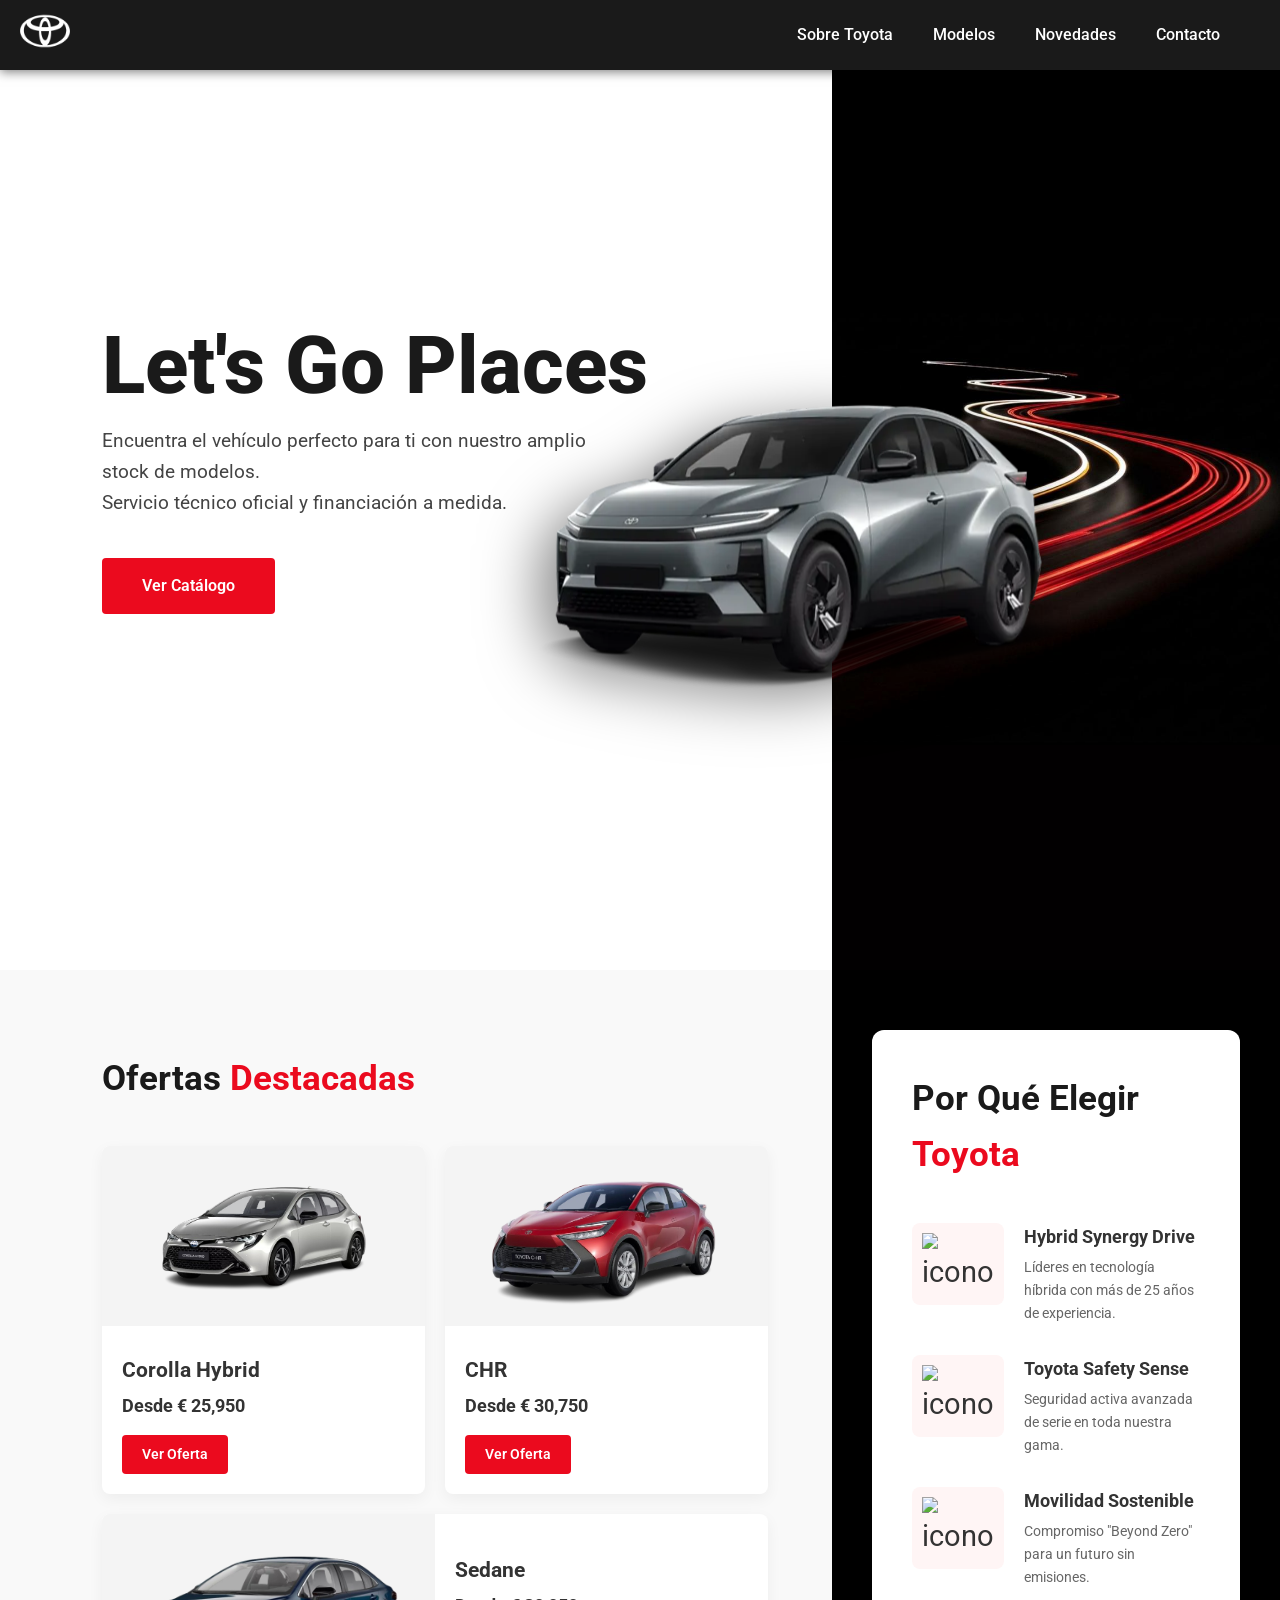
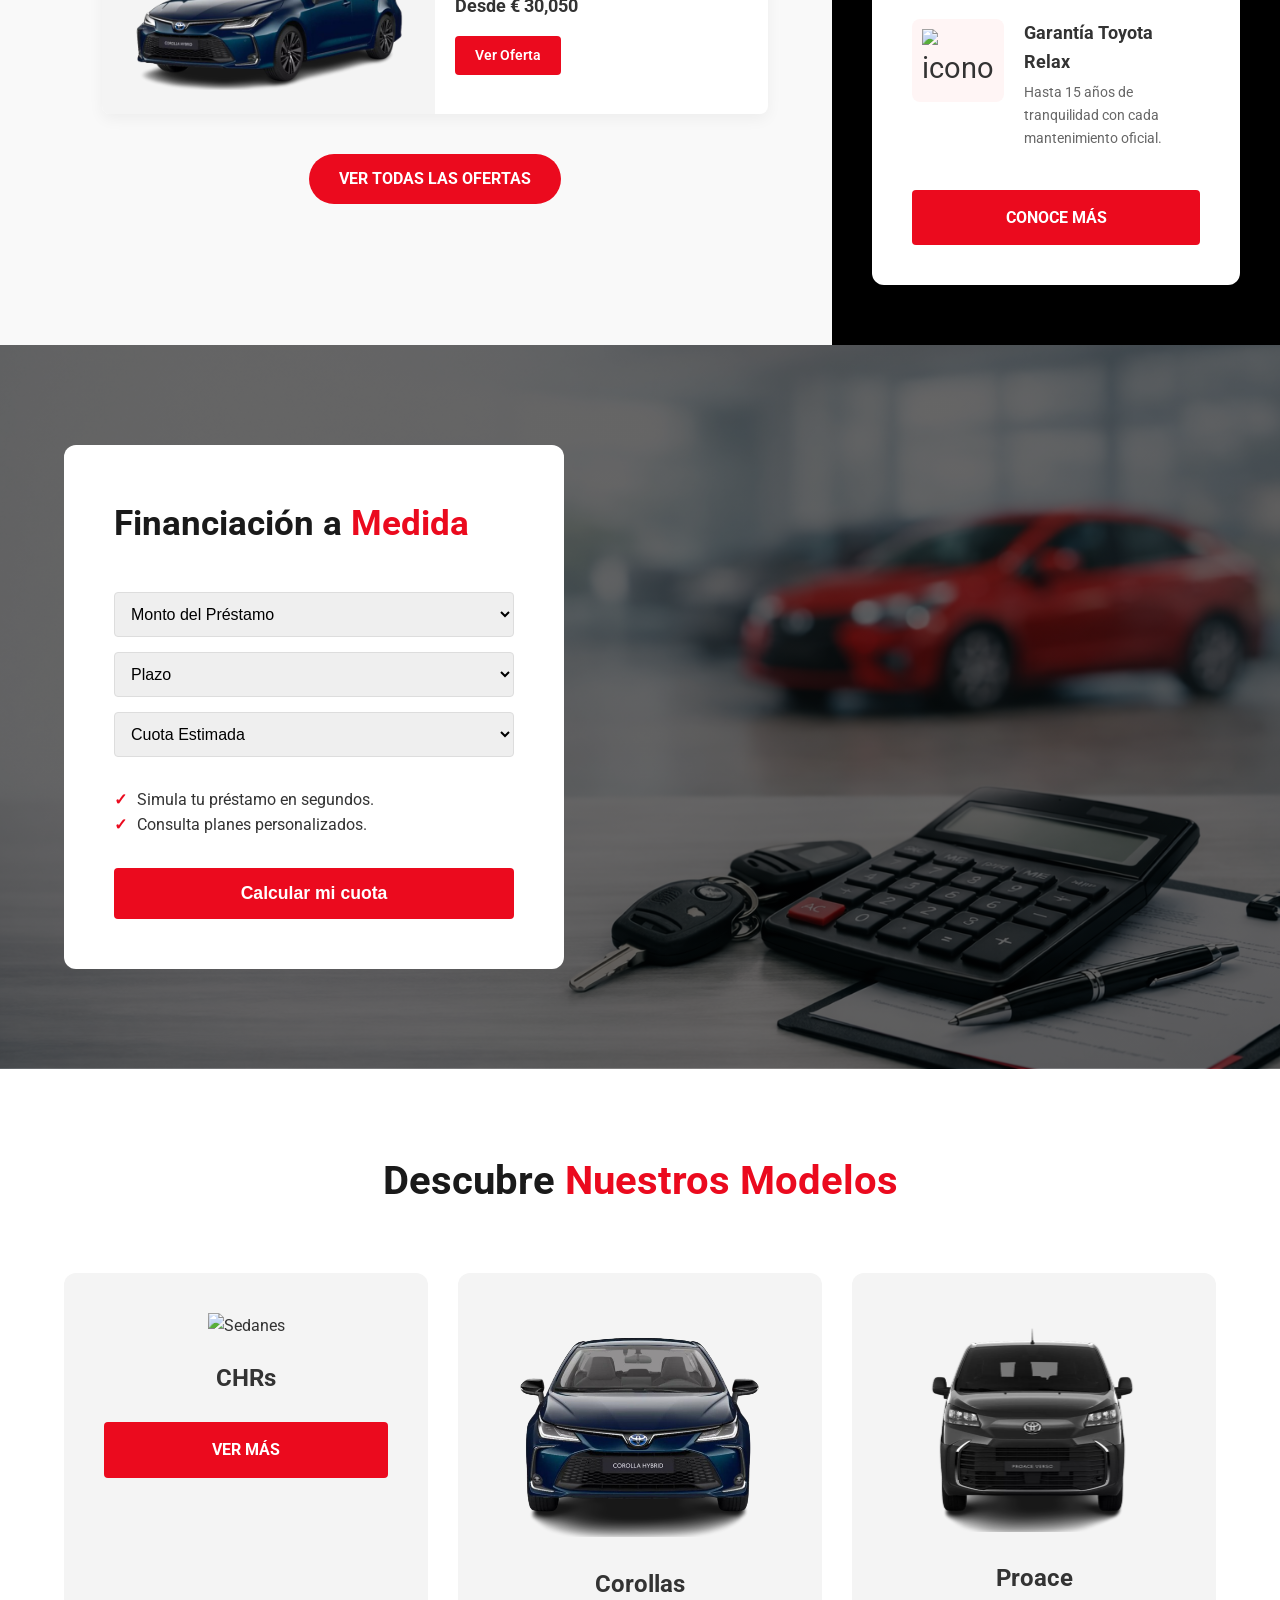
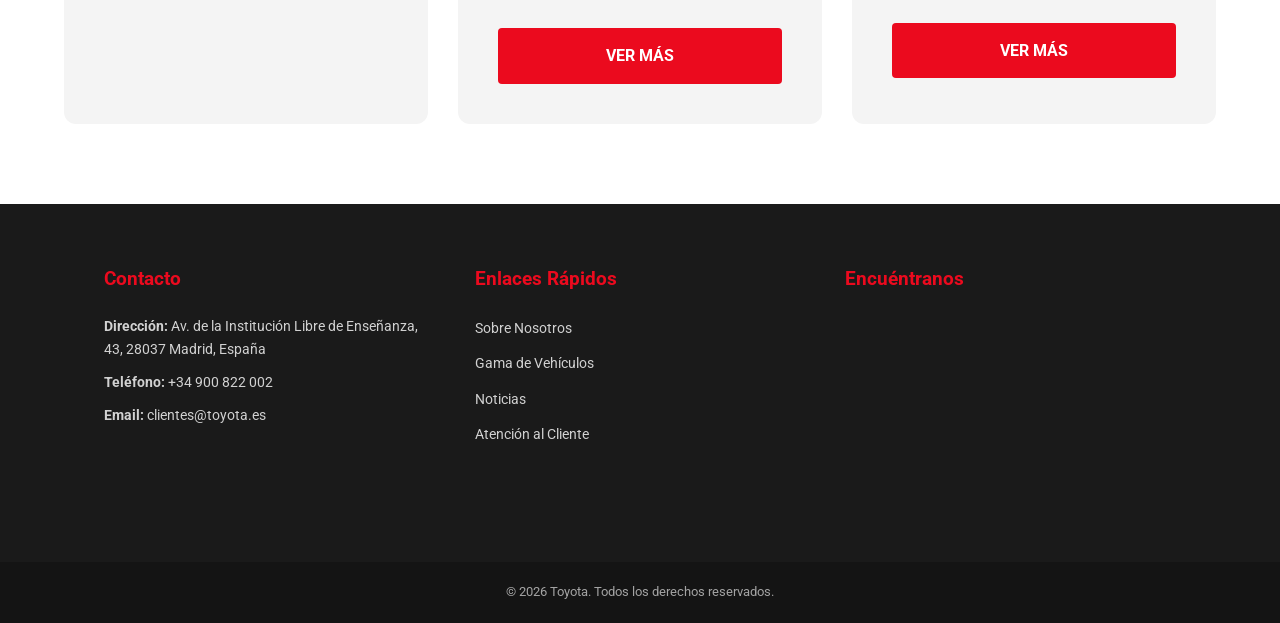
==== index.html @ 448c9f24 "deploy de prueba" ====
<!DOCTYPE html>
<html lang="es">

<head>
    <meta charset="UTF-8">
    <meta name="viewport" content="width=device-width, initial-scale=1.0">
    <link rel="shortcut icon" href="img/favicon.svg" type="image/x-icon">
    <link rel="stylesheet" href="style.css">
    <link rel="stylesheet" href="estilos/modelos_style.css">
    <title>Toyota - Siempre Mejor</title>
</head>

<body>
    <header class="main-header">
        <div class="logo">
            <a href="index.html">
                <img src="img/toyota.png" alt="Toyota Logo">
            </a>
        </div>

        <nav class="lateral">
            <div class="nav-item">
                <a class="menu" href="toyota.html">Sobre Toyota</a>
                <div class="dropdown">
                    <a href="#">Historia</a>
                    <a href="#">Filosofía</a>
                    <a href="#">Sostenibilidad</a>
                </div>
            </div>
            <div class="nav-item">
                <a class="menu" href="modelos.html">Modelos</a>
                <div class="dropdown">
                    <a href="#">Híbridos</a>
                    <a href="#">SUVs</a>
                    <a href="#">Camionetas</a>
                    <a href="#">Sedanes</a>
                </div>
            </div>
            <div class="nav-item">
                <a class="menu" href="novedades.html">Novedades</a>
                <div class="dropdown">
                    <a href="#">Noticias</a>
                    <a href="#">Eventos</a>
                    <a href="#">Promociones</a>
                </div>
            </div>
            <div class="nav-item">
                <a class="menu" href="contacto.html">Contacto</a>
            </div>
        </nav>
    </header>

    <div>
        <!-- Sección Hero Split -->
        <section class="hero-split">
            <div class="hero-texto">
                <h1>Let's Go Places</h1>
                <p>Encuentra el vehículo perfecto para ti con nuestro amplio stock de modelos. <br>Servicio técnico
                    oficial y financiación a medida.</p>
                <a href="modelos.html" class="btn-primario">Ver Catálogo</a>
            </div>
            <div class="hero-imagen-coche">
                <div class="coche-destacado">
                    <picture>
                        <source srcset="img/fondo_responsive.png" media="(max-width: 768px)">
                        <img src="img/toyotafoto.webp" alt="Toyota Destacado">
                    </picture>
                </div>
                <div class="estelas-luz"></div>
            </div>
        </section>


        <!-- Sección Ofertas y Beneficios -->
        <section class="ofertas-beneficios">
            <div class="contenedor-dual">
                <div class="bloque-ofertas">
                    <h2>Ofertas <span>Destacadas</span></h2>
                    <div class="grid-ofertas">
                        <div class="tarjeta-oferta">
                            <img src="img/modelos/corolla-perfil.png" alt="Corolla Hybrid">
                            <div class="oferta-info">
                                <h3>Corolla Hybrid</h3>
                                <p class="precio">Desde € 25,950</p>
                                <a href="#" class="btn-oferta">Ver Oferta</a>
                            </div>
                        </div>
                        <div class="tarjeta-oferta">
                            <img src="img/modelos/C-HR.png" alt="Hilux">
                            <div class="oferta-info">
                                <h3>CHR</h3>
                                <p class="precio">Desde € 30,750</p>
                                <a href="#" class="btn-oferta">Ver Oferta</a>
                            </div>
                        </div>
                        <div class="tarjeta-oferta full-width">
                            <div class="oferta-horizontal">
                                <img src="img/modelos/hybrido.png" alt="Corolla Cross">
                                <div class="oferta-info">
                                    <h3>Sedane</h3>
                                    <p class="precio">Desde € 30,050</p>
                                    <a href="#" class="btn-oferta">Ver Oferta</a>
                                </div>
                            </div>
                        </div>
                    </div>
                    <div class="boton-centrado">
                        <a href="modelos.html" class="btn-rojo-claro">Ver todas las ofertas</a>
                    </div>
                </div>

                <div class="bloque-beneficios">
                    <div class="beneficios-caja">
                        <h2>Por Qué Elegir <span>Toyota</span></h2>
                        <div class="lista-beneficios">
                            <div class="item-beneficio">
                                <div class="icono"><img src="" alt="icono"> </div>
                                <div class="texto">
                                    <h3>Hybrid Synergy Drive</h3>
                                    <p>Líderes en tecnología híbrida con más de 25 años de experiencia.</p>
                                </div>
                            </div>
                            <div class="item-beneficio">
                                <div class="icono"><img src="" alt="icono"></div>
                                <div class="texto">
                                    <h3>Toyota Safety Sense</h3>
                                    <p>Seguridad activa avanzada de serie en toda nuestra gama.</p>
                                </div>
                            </div>
                            <div class="item-beneficio">
                                <div class="icono"><img src="" alt="icono"></div>
                                <div class="texto">
                                    <h3>Movilidad Sostenible</h3>
                                    <p>Compromiso "Beyond Zero" para un futuro sin emisiones.</p>
                                </div>
                            </div>
                            <div class="item-beneficio">
                                <div class="icono"><img src="" alt="icono"></div>
                                <div class="texto">
                                    <h3>Garantía Toyota Relax</h3>
                                    <p>Hasta 15 años de tranquilidad con cada mantenimiento oficial.</p>
                                </div>
                            </div>
                        </div>
                        <a href="toyota.html" class="btn-rojo-solido">Conoce Más</a>
                    </div>
                </div>
            </div>
        </section>

        <!-- Sección Financiación -->
        <section class="financiacion-banner">
            <div class="financiacion-contenido">
                <div class="calculadora-box">
                    <h2>Financiación a <span>Medida</span></h2>
                    <div class="campos-calculadora">
                        <select>
                            <option>Monto del Préstamo</option>
                        </select>
                        <select>
                            <option>Plazo</option>
                        </select>
                        <select>
                            <option>Cuota Estimada</option>
                        </select>
                    </div>
                    <ul class="check-list">
                        <li>Simula tu préstamo en segundos.</li>
                        <li>Consulta planes personalizados.</li>
                    </ul>
                    <button class="btn-calcular">Calcular mi cuota</button>
                </div>
                <div class="imagen-financiacion">
                    <!-- Se usará fondo en CSS -->
                </div>
            </div>
        </section>

        <!-- Sección Categorías -->
        <section class="categorias-modelos">
            <div class="contenedor">
                <h2 class="titulo-seccion">Descubre <span>Nuestros Modelos</span></h2>
                <div class="grid-categorias">
                    <div class="tarjeta-categoria">
                        <img src="img/modelos/Corola-frente.png" alt="Sedanes">
                        <h3>CHRs</h3>
                        <a href="modelos.html" class="btn-rojo-solido">Ver Más</a>
                    </div>
                    <div class="tarjeta-categoria">
                        <img src="img/modelos/hybrido-frente.png" alt="SUVs">
                        <h3>Corollas</h3>
                        <a href="modelos.html" class="btn-rojo-solido">Ver Más</a>
                    </div>
                    <div class="tarjeta-categoria">
                        <img src="img/modelos/proace.png" alt="Camionetas">
                        <h3>Proace</h3>
                        <a href="modelos.html" class="btn-rojo-solido">Ver Más</a>
                    </div>
                </div>
            </div>
        </section>
    </div>

    <!-- Footer Section -->
    <footer class="main-footer">
        <div class="footer-contenedor">
            <div class="footer-contact">
                <h3>Contacto</h3>
                <p><strong>Dirección:</strong> Av. de la Institución Libre de Enseñanza, 43, 28037 Madrid, España</p>
                <p><strong>Teléfono:</strong> +34 900 822 002</p>
                <p><strong>Email:</strong> clientes@toyota.es</p>
            </div>
            <div class="footer-links">
                <h3>Enlaces Rápidos</h3>
                <ul>
                    <li><a href="toyota.html">Sobre Nosotros</a></li>
                    <li><a href="modelos.html">Gama de Vehículos</a></li>
                    <li><a href="novedades.html">Noticias</a></li>
                    <li><a href="contacto.html">Atención al Cliente</a></li>
                </ul>
            </div>
            <div class="footer-map">
                <h3>Encuéntranos</h3>
                <!-- Generic Google Maps iframe for demonstration -->
                <iframe
                    src="https://www.google.com/maps/embed?pb=!1m18!1m12!1m3!1d3036.568478411603!2d-3.6335193241512415!3d40.43615297143714!2m3!1f0!2f0!3f0!3m2!1i1024!2i768!4f13.1!3m3!1m2!1s0xd422f0ae2763e15%3A0x6d8f28c5a61d1e43!2sToyota%20Espa%C3%B1a!5e0!3m2!1ses!2ses!4v1714820000000!5m2!1ses!2ses"
                    width="100%" height="200" style="border:0;" allowfullscreen="" loading="lazy"
                    referrerpolicy="no-referrer-when-downgrade"></iframe>
            </div>
        </div>
        <div class="footer-bottom">
            <p>&copy; 2026 Toyota. Todos los derechos reservados.</p>
        </div>
    </footer>

</body>

</html>
---- style.css ----
* {
    margin: 0px;
    padding: 0px;
    box-sizing: border-box;
}

@font-face {
    font-family: "Corporativa";
    src: url(font/Roboto-VariableFont_wdth\,wght.ttf);
}

body {
    font-family: "Corporativa", "Inter", "Roboto", sans-serif;
    color: #333333;
    background-color: #ffffff;
    line-height: 1.6;
}

/* Header & Nav */
.main-header {
    width: 100%;
    height: 70px;
    background-color: #1a1a1a;
    display: flex;
    justify-content: space-between;
    align-items: center;
    position: sticky;
    top: 0;
    z-index: 1000;
    box-shadow: 0 2px 10px rgba(0, 0, 0, 0.5);
}

.logo {
    display: flex;
    align-items: center;
    height: 100%;
    padding: 0 20px;
}

.logo img {
    height: 50px;
    width: auto;
    transition: transform 0.3s ease;
}

.logo img:hover {
    transform: scale(1.05);
}

.lateral {
    display: flex;
    height: 100%;
    align-items: center;
    padding-right: 40px;
}

.nav-item {
    position: relative;
    height: 100%;
    display: flex;
    align-items: center;
}

.dropdown {
    position: absolute;
    top: 100%;
    left: 20px;
    background-color: #1a1a1a;
    min-width: 200px;
    box-shadow: 0 8px 16px rgba(0, 0, 0, 0.3);
    display: flex;
    flex-direction: column;
    opacity: 0;
    visibility: hidden;
    transform: translateY(10px);
    transition: all 0.3s ease;
    border-top: 2px solid #EB0A1E;
    z-index: 2000;
}

.nav-item:hover .dropdown {
    opacity: 1;
    visibility: visible;
    transform: translateY(0);
}

.dropdown a {
    color: #ffffff;
    padding: 12px 20px;
    text-decoration: none;
    font-size: 14px;
    transition: background-color 0.2s ease, padding-left 0.2s ease;
    border-bottom: 1px solid rgba(255, 255, 255, 0.05);
}

.dropdown a:hover {
    background-color: #2a2a2a;
    color: #EB0A1E;
    padding-left: 25px;
}

.menu {
    color: #ffffff;
    text-decoration: none;
    padding: 0 20px;
    font-weight: 500;
    font-size: 16px;
    transition: color 0.3s ease;
}

.menu:hover {
    color: #EB0A1E;
}

/* Sección Portada */
/* SECCIÓN HERO SPLIT */
.hero-split {
    display: flex;
    height: 100vh;
    min-height: 600px;
    background-color: #ffffff;
    overflow: hidden;
}

.hero-texto {
    width: 65%;
    display: flex;
    flex-direction: column;
    justify-content: center;
    padding: 0 8%;
    padding-bottom: 100px;
    /* Al empujar desde abajo, el contenido sube */
}

.hero-texto h1 {
    font-size: 5rem;
    font-weight: 800;
    line-height: 1;
    color: #1a1a1a;
    margin-bottom: 20px;
}

.hero-texto p {
    font-size: 1.2rem;
    color: #444;
    margin-bottom: 40px;
    max-width: 500px;
}

.btn-primario {
    display: inline-block;
    background-color: #EB0A1E;
    color: #ffffff;
    padding: 15px 40px;
    text-decoration: none;
    font-weight: 600;
    border-radius: 4px;
    transition: background-color 0.3s ease, transform 0.2s ease;
    width: fit-content;
}

.btn-primario:hover {
    background-color: #cc0000;
    transform: translateY(-2px);
}

.hero-imagen-coche {
    width: 35%;
    background-color: #000;
    position: relative;
    display: flex;
    align-items: center;
    justify-content: center;
}

.coche-destacado {
    z-index: 2;
    width: 130%;
    margin-left: -120%;
    margin-top: 10%;
    /* Bajamos el coche para que las ruedas toquen las estelas */
    filter: drop-shadow(-15px 15px 30px rgba(0, 0, 0, 0.5));
}

.coche-destacado img {
    width: 100%;
    transform: perspective(2000px) rotateY(-25deg) rotateX(2deg);
}

.estelas-luz {
    position: absolute;
    top: 0;
    right: 0;
    width: 100%;
    height: 100%;
    background: url(img/fondoaside.jpeg) right center / cover no-repeat;
    opacity: 1;
    z-index: 1;
}

/* SECCIÓN OFERTAS Y BENEFICIOS */
.ofertas-beneficios {
    padding: 0;
    background: linear-gradient(to right, #f9f9f9 65%, #000 65%);
}

.contenedor-dual {
    display: flex;
    max-width: 100%;
    margin: 0;
}

.bloque-ofertas {
    width: 65%;
    padding: 80px 5% 80px 8%;
}

.bloque-beneficios {
    width: 35%;
    background-color: #000;
    display: flex;
    justify-content: center;
    align-items: center;
    padding: 60px 20px;
}

.beneficios-caja {
    background-color: #ffffff;
    padding: 40px;
    border-radius: 12px;
    box-shadow: 0 15px 35px rgba(0, 0, 0, 0.5);
    width: 90%;
    max-width: 450px;
}

h2 {
    font-size: 2.2rem;
    margin-bottom: 40px;
    color: #1a1a1a;
}

h2 span {
    color: #EB0A1E;
}

.grid-ofertas {
    display: grid;
    grid-template-columns: 1fr 1fr;
    gap: 20px;
}

.tarjeta-oferta {
    background: #ffffff;
    border-radius: 8px;
    overflow: hidden;
    box-shadow: 0 5px 15px rgba(0, 0, 0, 0.05);
    transition: transform 0.3s ease;
}

.tarjeta-oferta:hover {
    transform: translateY(-5px);
}

.tarjeta-oferta img {
    width: 100%;
    height: 180px;
    object-fit: contain;
    padding: 20px;
    background-color: #f4f4f4;
}

.oferta-info {
    padding: 20px;
}

.oferta-info h3 {
    font-size: 1.3rem;
    margin-bottom: 5px;
}

.precio {
    font-weight: bold;
    font-size: 1.1rem;
    color: #333;
    margin-bottom: 15px;
}

.btn-oferta {
    display: inline-block;
    background-color: #EB0A1E;
    color: #fff;
    padding: 8px 20px;
    text-decoration: none;
    border-radius: 4px;
    font-weight: 600;
    font-size: 0.9rem;
}

.full-width {
    grid-column: span 2;
}

.oferta-horizontal {
    display: flex;
    align-items: center;
}

.oferta-horizontal img {
    width: 50%;
    height: 200px;
}

.boton-centrado {
    text-align: center;
    margin-top: 40px;
}

.btn-rojo-claro {
    display: inline-block;
    padding: 12px 30px;
    background-color: #EB0A1E;
    color: #fff;
    text-decoration: none;
    font-weight: bold;
    border-radius: 50px;
    text-transform: uppercase;
}

/* BENEFICIOS */
.lista-beneficios {
    display: flex;
    flex-direction: column;
    gap: 30px;
    margin-bottom: 40px;
}

.item-beneficio {
    display: flex;
    align-items: flex-start;
    gap: 20px;
}

.item-beneficio .icono {
    font-size: 1.8rem;
    background: #fff5f5;
    padding: 10px;
    border-radius: 8px;
}

.item-beneficio h3 {
    font-size: 1.1rem;
    margin-bottom: 5px;
}

.item-beneficio p {
    font-size: 0.9rem;
    color: #666;
}

.btn-rojo-solido {
    display: block;
    width: 100%;
    text-align: center;
    background-color: #EB0A1E;
    color: #fff;
    padding: 15px;
    text-decoration: none;
    font-weight: bold;
    border-radius: 4px;
    text-transform: uppercase;
}

/* SECCIÓN FINANCIACIÓN */
.financiacion-banner {
    padding: 100px 5%;
    background-color: #111111;
    background-image: linear-gradient(rgba(0, 0, 0, 0.6), rgba(0, 0, 0, 0.6)), url('img/llaves.png');
    background-repeat: no-repeat;
    background-position: center;
    background-size: cover;
}

.financiacion-contenido {
    max-width: 1200px;
    margin: 0 auto;
}

.calculadora-box {
    background-color: #ffffff;
    padding: 50px;
    border-radius: 12px;
    max-width: 500px;
}

.campos-calculadora {
    display: flex;
    flex-direction: column;
    gap: 15px;
    margin-bottom: 30px;
}

.campos-calculadora select {
    padding: 12px;
    border: 1px solid #ddd;
    border-radius: 4px;
    font-size: 1rem;
}

.check-list {
    list-style: none;
    margin-bottom: 30px;
}

.check-list li::before {
    content: "✓";
    color: #EB0A1E;
    font-weight: bold;
    margin-right: 10px;
}

.btn-calcular {
    width: 100%;
    background-color: #EB0A1E;
    color: #fff;
    border: none;
    padding: 15px;
    font-size: 1.1rem;
    font-weight: bold;
    border-radius: 4px;
    cursor: pointer;
}

/* SECCIÓN CATEGORÍAS */
.categorias-modelos {
    padding: 80px 5%;
}

.titulo-seccion {
    text-align: center;
    font-size: 2.5rem;
    margin-bottom: 60px;
}

.grid-categorias {
    display: grid;
    grid-template-columns: repeat(3, 1fr);
    gap: 30px;
    max-width: 1200px;
    margin: 0 auto;
}

.tarjeta-categoria {
    text-align: center;
    background: #f4f4f4;
    padding: 40px;
    border-radius: 12px;
}

.tarjeta-categoria img {
    width: 100%;
    margin-bottom: 20px;
    transition: transform 0.3s ease;
}

.tarjeta-categoria:hover img {
    transform: scale(1.05);
}

.tarjeta-categoria h3 {
    font-size: 1.5rem;
    margin-bottom: 25px;
}

/* Footer */
.main-footer {
    background-color: #1a1a1a;
    color: #ffffff;
    padding-top: 60px;
}

.footer-contenedor {
    max-width: 1200px;
    margin: 0 auto;
    padding: 0 5%;
    display: grid;
    grid-template-columns: repeat(auto-fit, minmax(250px, 1fr));
    gap: 40px;
    margin-bottom: 40px;
}

.footer-contenedor h3 {
    color: #EB0A1E;
    margin-bottom: 20px;
    font-size: 1.2rem;
}

.footer-contact p {
    margin-bottom: 10px;
    font-size: 0.9rem;
    opacity: 0.8;
}

.footer-links ul {
    list-style: none;
}

.footer-links li {
    margin-bottom: 10px;
}

.footer-links a {
    color: #ffffff;
    text-decoration: none;
    opacity: 0.8;
    transition: opacity 0.3s ease, color 0.3s ease;
    font-size: 0.9rem;
}

.footer-links a:hover {
    opacity: 1;
    color: #EB0A1E;
}

.footer-map iframe {
    border-radius: 4px;
}

.footer-bottom {
    background-color: #111111;
    text-align: center;
    padding: 20px;
    font-size: 0.8rem;
    opacity: 0.6;
}

/* Banner Promocional */
.banner-promocional {
    background-color: #EB0A1E;
    color: #ffffff;
    padding: 60px 40px;
    border-radius: 12px;
    max-width: 1000px;
    margin: 60px auto;
    box-shadow: 0 15px 30px rgba(235, 10, 30, 0.3);
}

.banner-promocional h2 {
    font-size: 2.5rem;
    margin-bottom: 20px;
}

.banner-promocional p {
    font-size: 1.2rem;
    margin-bottom: 30px;
}

/* Responsive adjustments */
@media (max-width: 1200px) {
    .hero-texto h1 {
        font-size: 3.5rem;
    }

    .contenedor-dual {
        flex-direction: column;
    }
}

@media (max-width: 768px) {
    .hero-split {
        flex-direction: column;
        height: auto;
    }

    .hero-texto,
    .hero-imagen-coche {
        width: 100%;
        padding: 60px 5%;
    }

    .hero-imagen-coche {
        background-color: #000;
        /* Fondo negro para que la imagen resalte */
        padding: 0;
        /* Sin padding para que la imagen sea full width */
    }

    .estelas-luz {
        display: none;
        /* Ocultar la carretera normal en mobile */
    }

    .coche-destacado {
        width: 100%;
        margin-left: 0;
        margin-top: 0;
    }

    .coche-destacado img {
        width: 100%;
        height: auto;
        display: block;
        transform: none;
    }

    .ofertas-beneficios {
        background: #f9f9f9;
        /* Quitar gradiente de split */
        padding: 40px 0;
    }

    .bloque-ofertas,
    .bloque-beneficios {
        width: 100%;
        padding: 40px 5%;
    }

    .bloque-beneficios {
        background-color: #f9f9f9;
    }

    .beneficios-caja {
        width: 100%;
        max-width: 100%;
        box-shadow: none;
        border: 1px solid #eee;
    }

    .grid-ofertas,
    .grid-categorias {
        grid-template-columns: 1fr;
    }

    .full-width {
        grid-column: span 1;
    }

    .oferta-horizontal {
        flex-direction: column;
    }

    .oferta-horizontal img {
        width: 100%;
    }

    .financiacion-banner {
        background-attachment: scroll;
        /* Fixed causa problemas en muchos navegadores móviles */
        padding: 60px 5%;
    }

    .calculadora-box {
        max-width: 100%;
        padding: 30px 20px;
    }

    .main-header {
        flex-direction: column;
        height: auto;
        padding: 10px 0;
    }

    .lateral {
        margin-top: 10px;
        flex-wrap: wrap;
        justify-content: center;
        padding-right: 0;
    }

    .menu {
        padding: 10px;
    }
}

/* --- RESPONSIVE CONFIGURATIONS --- */
@media (min-width: 1301px) {
    .contenedor {
        max-width: 1300px;
        margin-left: auto;
        margin-right: auto;
    }
}
---- estilos/modelos_style.css ----
.contenedor-galeria {
    padding: 60px 5%;
    background-color: #ffffff;
    min-height: 80vh;
}

.cabecera-galeria {
    text-align: center;
    margin-bottom: 50px;
}

.cabecera-galeria h1 {
    font-size: 3rem;
    color: #1a1a1a;
    margin-bottom: 15px;
    text-transform: uppercase;
    letter-spacing: 2px;
}

.cabecera-galeria p {
    font-size: 1.2rem;
    color: #666;
}

.rejilla-modelos {
    display: grid;
    grid-template-columns: repeat(2, 1fr);
    gap: 30px;
    max-width: 1600px;
    margin: 0 auto;
}

.tarjeta-auto {
    background: #f9f9f9;
    border-radius: 12px;
    overflow: hidden;
    box-shadow: 0 10px 30px rgba(0, 0, 0, 0.05);
    transition: transform 0.4s cubic-bezier(0.175, 0.885, 0.32, 1.275), box-shadow 0.4s ease;
    border: 1px solid #eee;
    display: flex;
    /* Diseño horizontal */
    height: 320px;
    /* Altura ajustada para acomodar contenido */
    align-items: center;
}

.tarjeta-auto:hover {
    transform: translateY(-10px);
    box-shadow: 0 20px 40px rgba(0, 0, 0, 0.12);
}

.contenedor-imagen {
    flex: 1.2;
    /* Damos un poco más de prioridad al contenedor de la imagen */
    height: 100%;
    position: relative;
    overflow: hidden;
    background: #ffffff;
    display: flex;
    align-items: center;
    justify-content: center;
    padding: 10px;
}

.contenedor-imagen img {
    max-width: 100%;
    max-height: 100%;
    width: auto;
    height: auto;
    object-fit: contain;
    /* Prioriza ver la imagen completa */
    transition: opacity 0.5s ease, transform 0.5s ease;
}

.imagen-hover {
    position: absolute;
    top: 50%;
    left: 50%;
    transform: translate(-50%, -50%);
    opacity: 0;
}

.tarjeta-auto:hover .imagen-primaria {
    opacity: 0;
    transform: translate(-50%, -50%) scale(1.05);
    /* Ajuste por el centrado absoluto si aplica, pero aquí mejor simplificar */
}

/* Simplificación del hover para que no se rompa con el centrado */
.tarjeta-auto:hover .imagen-primaria {
    opacity: 0;
    transform: scale(1.05);
}

.tarjeta-auto:hover .imagen-hover {
    opacity: 1;
    transform: translate(-50%, -50%) scale(1.1);
}

.contenido-tarjeta {
    flex: 1;
    padding: 30px;
    display: flex;
    flex-direction: column;
    justify-content: center;
    border-left: 1px solid #f0f0f0;
}

.contenido-tarjeta h3 {
    font-size: 1.6rem;
    color: #1a1a1a;
    margin-bottom: 15px;
    position: relative;
    padding-bottom: 8px;
}

.contenido-tarjeta h3::after {
    content: '';
    position: absolute;
    bottom: 0;
    left: 0;
    width: 40px;
    height: 3px;
    background-color: #EB0A1E;
}

.caracteristicas {
    list-style: none;
    padding: 0;
}

.caracteristicas li {
    margin-bottom: 8px;
    color: #444;
    font-size: 0.95rem;
    display: flex;
    align-items: center;
}

.caracteristicas li::before {
    content: '→';
    color: #EB0A1E;
    margin-right: 8px;
    font-weight: bold;
}

/* Responsive adjustments */
@media (max-width: 1200px) {
    .rejilla-modelos {
        grid-template-columns: 1fr;
        max-width: 900px;
    }
}

@media (max-width: 768px) {
    .cabecera-galeria h1 {
        font-size: 2.2rem;
    }

    .tarjeta-auto {
        flex-direction: column;
        height: auto;
    }

    .contenedor-imagen {
        width: 100%;
        height: 250px;
    }

    .contenido-tarjeta {
        border-left: none;
        border-top: 1px solid #f0f0f0;
    }
}
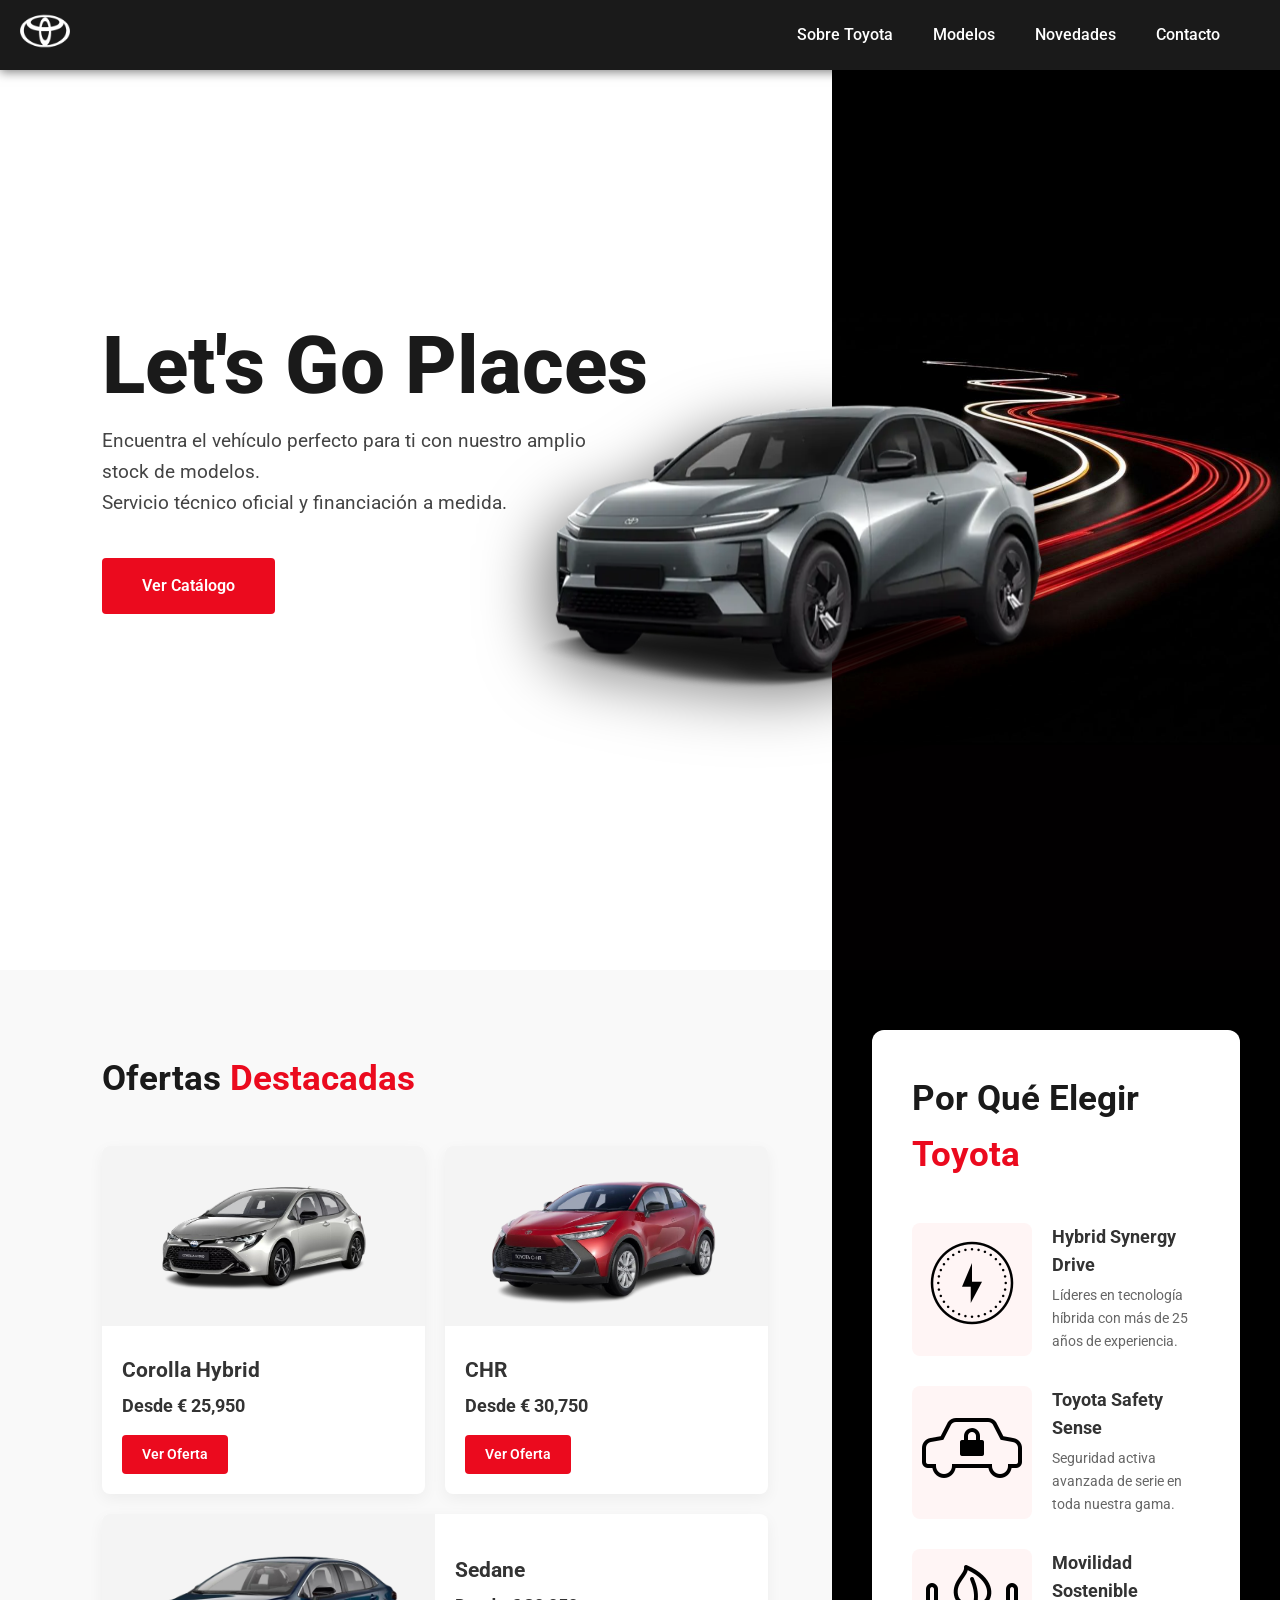
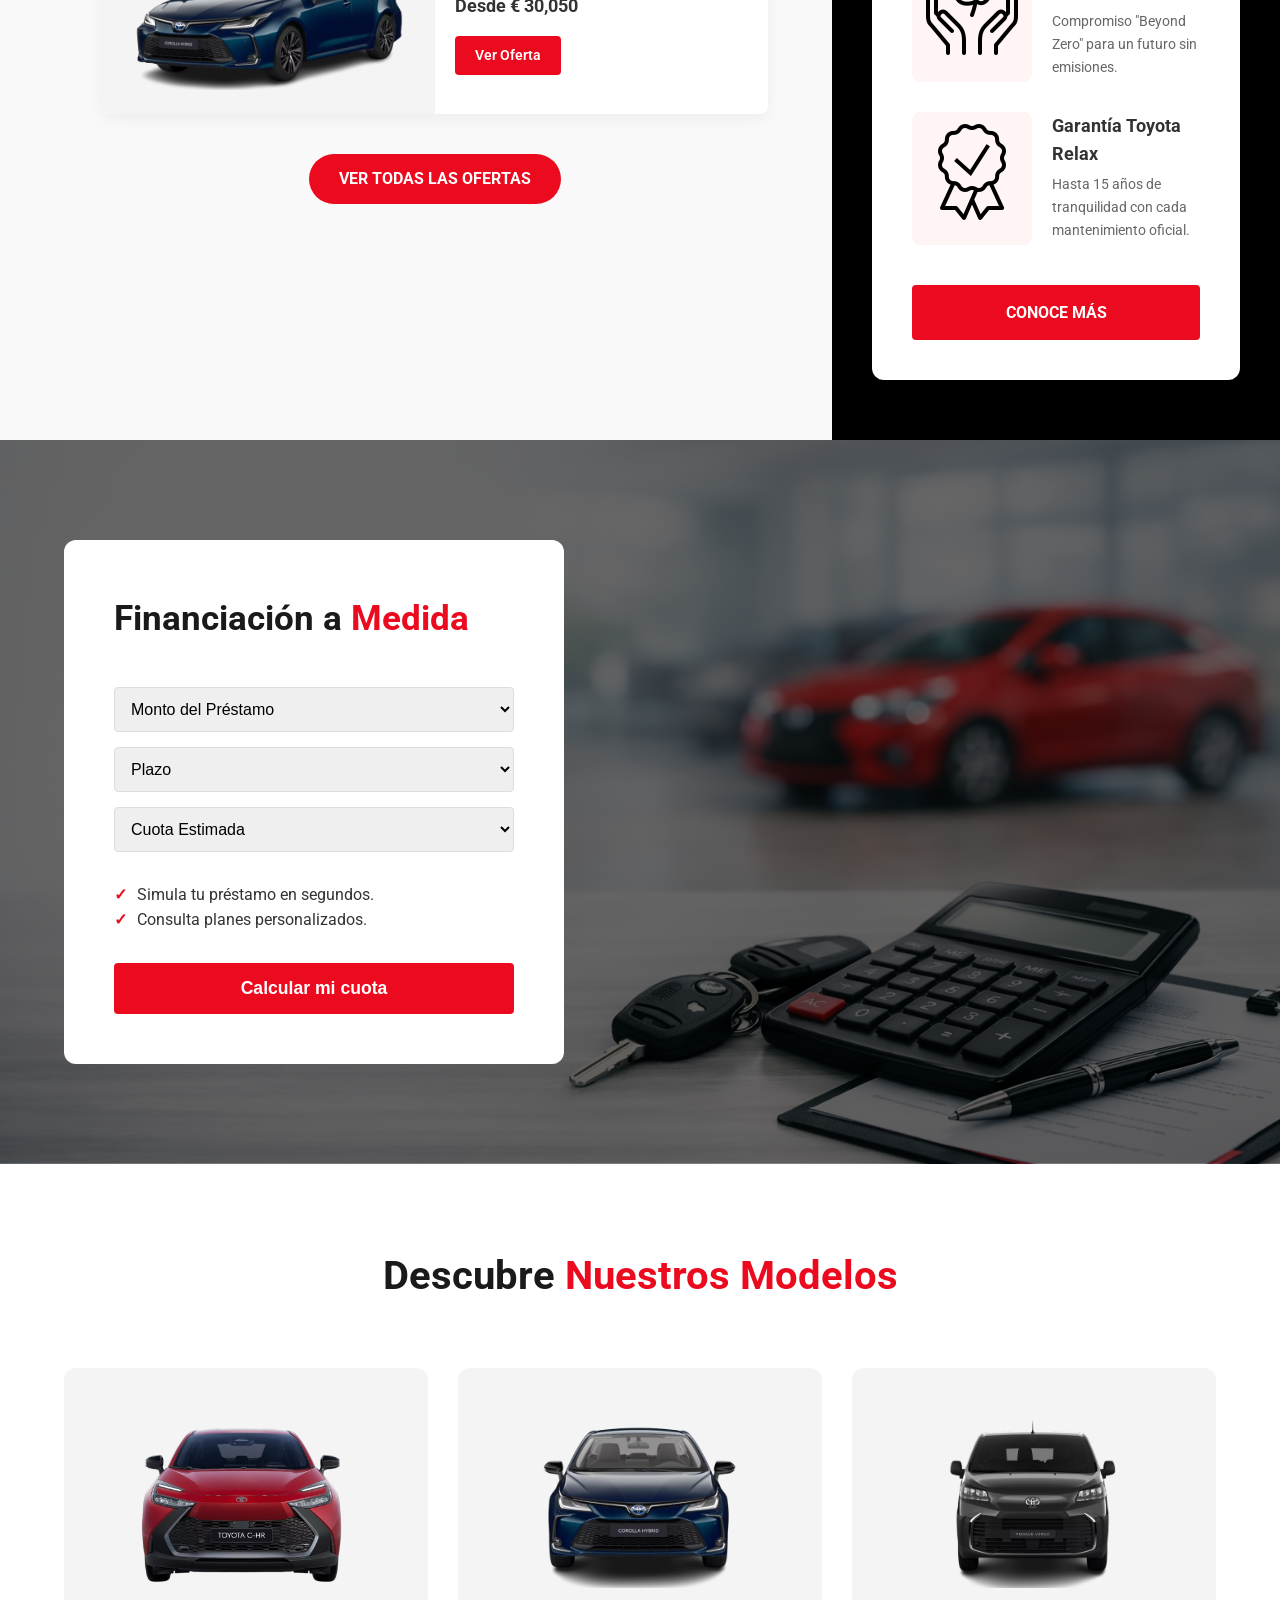
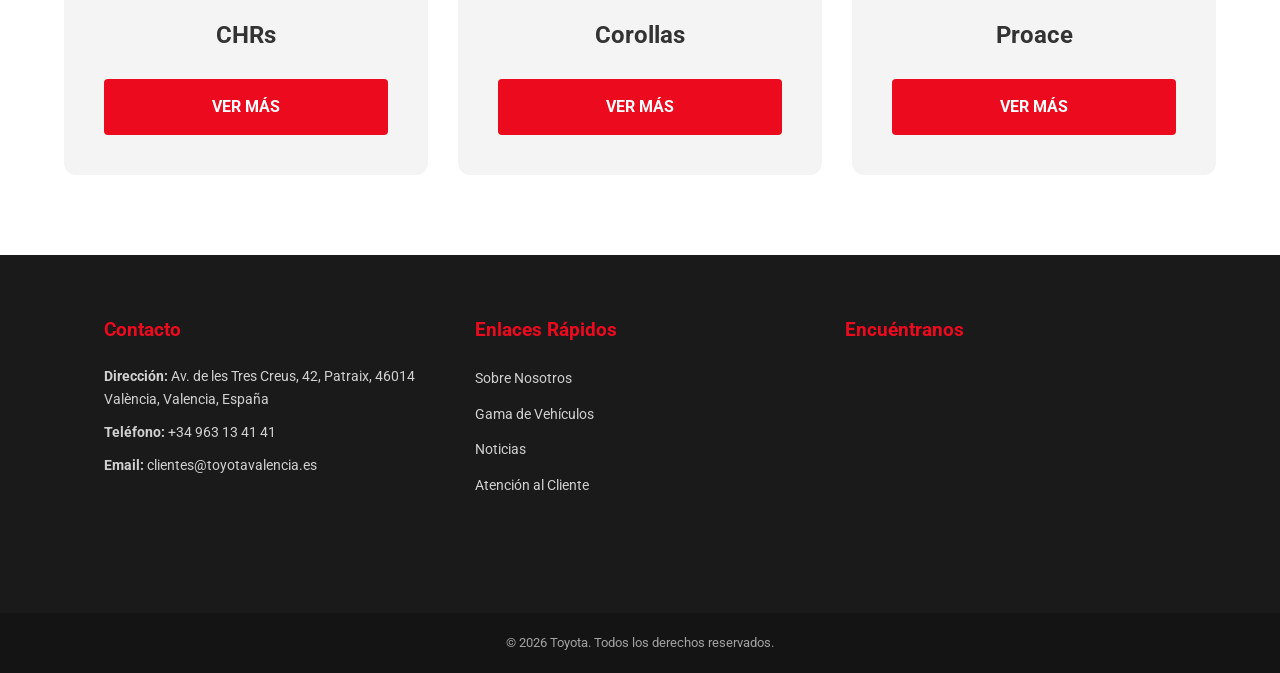
==== commit e4589cc3: "v2" ====
--- a/index.html
+++ b/index.html
@@ -114,28 +114,32 @@
                         <h2>Por Qué Elegir <span>Toyota</span></h2>
                         <div class="lista-beneficios">
                             <div class="item-beneficio">
-                                <div class="icono"><img src="" alt="icono"> </div>
+                                <div class="icono"><img src="img/iconos-formularios/energia.png"
+                                        alt="Hybrid Technology"> </div>
                                 <div class="texto">
                                     <h3>Hybrid Synergy Drive</h3>
                                     <p>Líderes en tecnología híbrida con más de 25 años de experiencia.</p>
                                 </div>
                             </div>
                             <div class="item-beneficio">
-                                <div class="icono"><img src="" alt="icono"></div>
+                                <div class="icono"><img src="img/iconos-formularios/seguridad.png" alt="Safety Sense">
+                                </div>
                                 <div class="texto">
                                     <h3>Toyota Safety Sense</h3>
                                     <p>Seguridad activa avanzada de serie en toda nuestra gama.</p>
                                 </div>
                             </div>
                             <div class="item-beneficio">
-                                <div class="icono"><img src="" alt="icono"></div>
+                                <div class="icono"><img src="img/iconos-formularios/emiciones.png" alt="Sustainability">
+                                </div>
                                 <div class="texto">
                                     <h3>Movilidad Sostenible</h3>
                                     <p>Compromiso "Beyond Zero" para un futuro sin emisiones.</p>
                                 </div>
                             </div>
                             <div class="item-beneficio">
-                                <div class="icono"><img src="" alt="icono"></div>
+                                <div class="icono"><img src="img/iconos-formularios/garantia.png" alt="Toyota Relax">
+                                </div>
                                 <div class="texto">
                                     <h3>Garantía Toyota Relax</h3>
                                     <p>Hasta 15 años de tranquilidad con cada mantenimiento oficial.</p>
@@ -171,7 +175,6 @@
                     <button class="btn-calcular">Calcular mi cuota</button>
                 </div>
                 <div class="imagen-financiacion">
-                    <!-- Se usará fondo en CSS -->
                 </div>
             </div>
         </section>
@@ -182,7 +185,7 @@
                 <h2 class="titulo-seccion">Descubre <span>Nuestros Modelos</span></h2>
                 <div class="grid-categorias">
                     <div class="tarjeta-categoria">
-                        <img src="img/modelos/Corola-frente.png" alt="Sedanes">
+                        <img src="img/modelos/C-HR-frente.png" alt="Sedanes" class="img-grande">
                         <h3>CHRs</h3>
                         <a href="modelos.html" class="btn-rojo-solido">Ver Más</a>
                     </div>
@@ -192,7 +195,7 @@
                         <a href="modelos.html" class="btn-rojo-solido">Ver Más</a>
                     </div>
                     <div class="tarjeta-categoria">
-                        <img src="img/modelos/proace.png" alt="Camionetas">
+                        <img src="img/modelos/proace-frente.png" alt="Camionetas">
                         <h3>Proace</h3>
                         <a href="modelos.html" class="btn-rojo-solido">Ver Más</a>
                     </div>
@@ -206,9 +209,9 @@
         <div class="footer-contenedor">
             <div class="footer-contact">
                 <h3>Contacto</h3>
-                <p><strong>Dirección:</strong> Av. de la Institución Libre de Enseñanza, 43, 28037 Madrid, España</p>
-                <p><strong>Teléfono:</strong> +34 900 822 002</p>
-                <p><strong>Email:</strong> clientes@toyota.es</p>
+                <p><strong>Dirección:</strong> Av. de les Tres Creus, 42, Patraix, 46014 València, Valencia, España</p>
+                <p><strong>Teléfono:</strong> +34 963 13 41 41</p>
+                <p><strong>Email:</strong> clientes@toyotavalencia.es</p>
             </div>
             <div class="footer-links">
                 <h3>Enlaces Rápidos</h3>
@@ -223,7 +226,7 @@
                 <h3>Encuéntranos</h3>
                 <!-- Generic Google Maps iframe for demonstration -->
                 <iframe
-                    src="https://www.google.com/maps/embed?pb=!1m18!1m12!1m3!1d3036.568478411603!2d-3.6335193241512415!3d40.43615297143714!2m3!1f0!2f0!3f0!3m2!1i1024!2i768!4f13.1!3m3!1m2!1s0xd422f0ae2763e15%3A0x6d8f28c5a61d1e43!2sToyota%20Espa%C3%B1a!5e0!3m2!1ses!2ses!4v1714820000000!5m2!1ses!2ses"
+                    src="https://www.google.com/maps/embed?pb=!1m18!1m12!1m3!1d3080.125740523077!2d-0.4079836239121901!3d39.46014467161569!2m3!1f0!2f0!3f0!3m2!1i1024!2i768!4f13.1!3m3!1m2!1s0xd604f56f156d68b%3A0x6b8764a7c0678d38!2sToyota%20Valencia%20-%20Sakurauto!5e0!3m2!1ses!2ses!4v1715356588000!5m2!1ses!2ses"
                     width="100%" height="200" style="border:0;" allowfullscreen="" loading="lazy"
                     referrerpolicy="no-referrer-when-downgrade"></iframe>
             </div>
--- a/style.css
+++ b/style.css
@@ -458,12 +458,22 @@
 
 .tarjeta-categoria img {
     width: 100%;
+    height: 180px; /* Altura fija para alineación perfecta */
+    object-fit: contain; /* Asegura que no se deformen */
     margin-bottom: 20px;
     transition: transform 0.3s ease;
 }
 
+.tarjeta-categoria img.img-grande {
+    transform: scale(1.15) translateY(12px); /* Bajamos la imagen sin afectar al flujo del texto */
+}
+
 .tarjeta-categoria:hover img {
-    transform: scale(1.05);
+    transform: scale(1.2); /* Efecto hover un poco más pronunciado */
+}
+
+.tarjeta-categoria:hover img.img-grande {
+    transform: scale(1.25);
 }
 
 .tarjeta-categoria h3 {
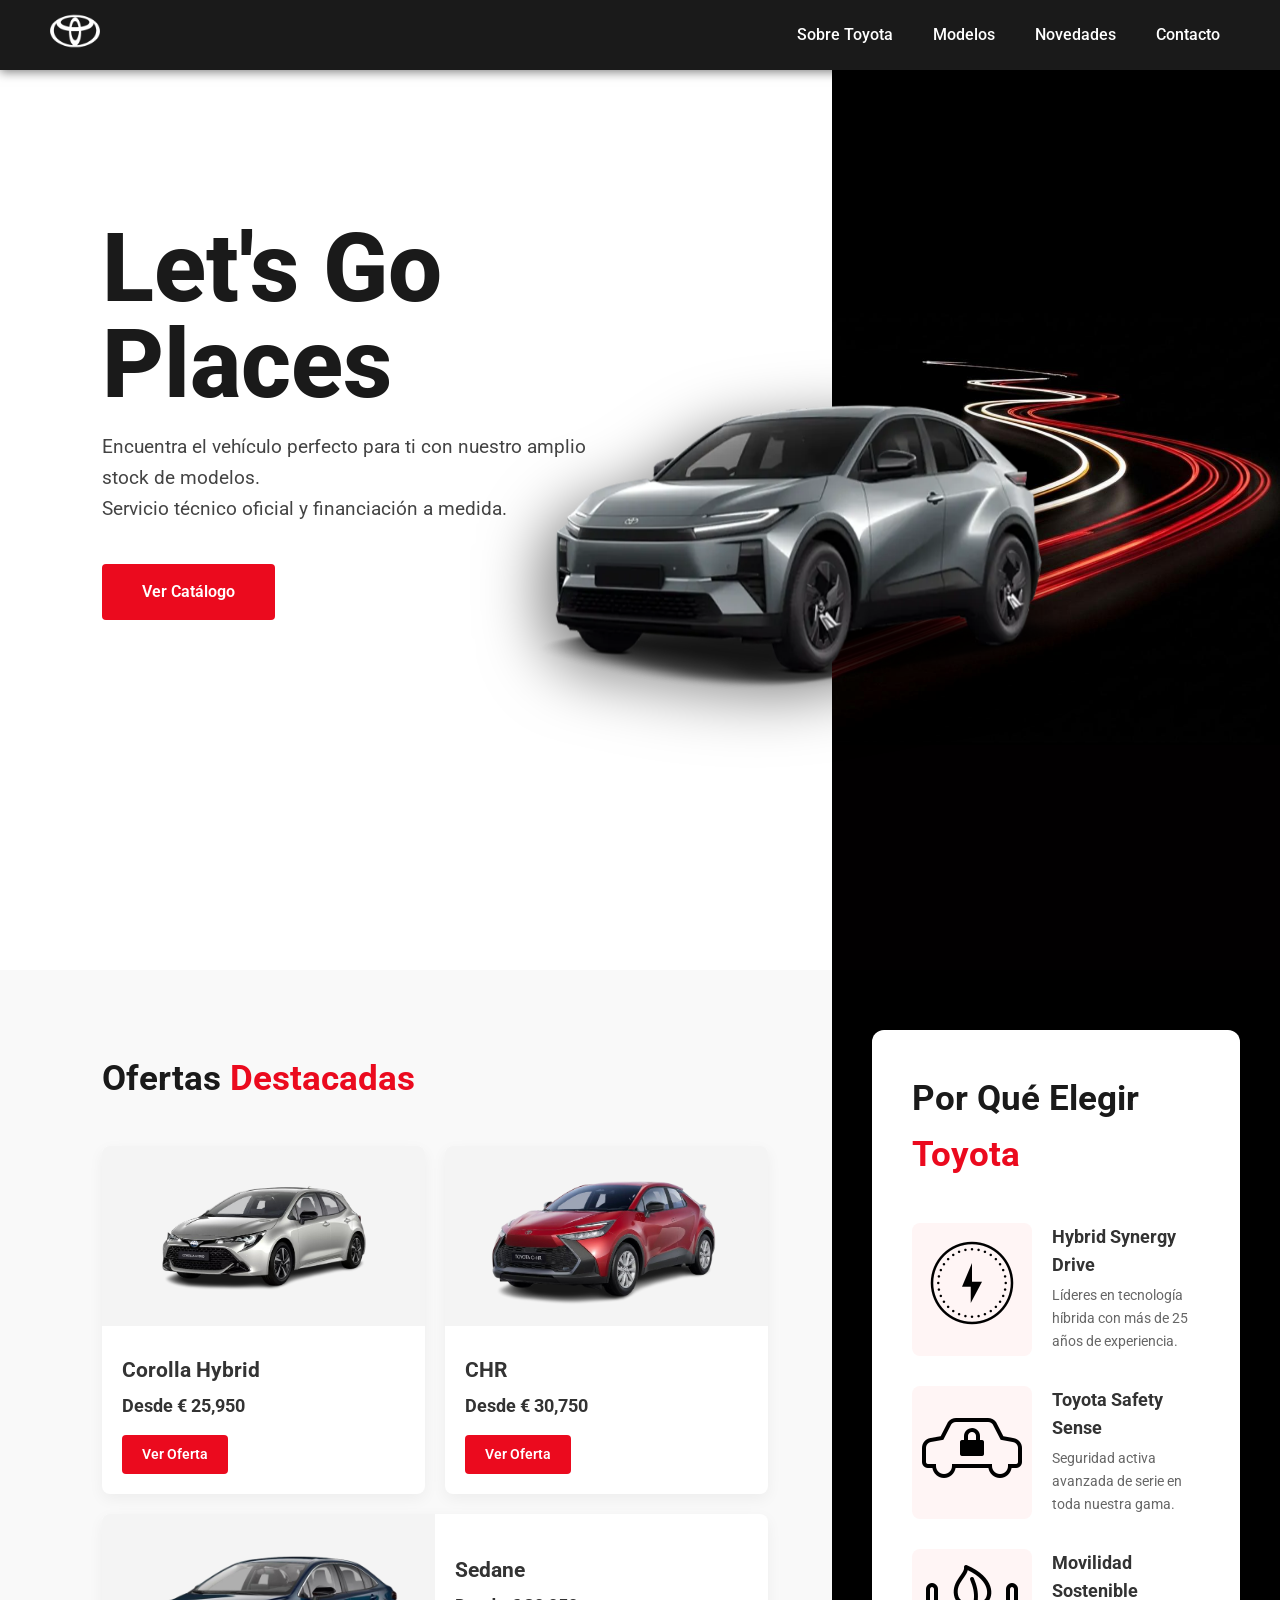
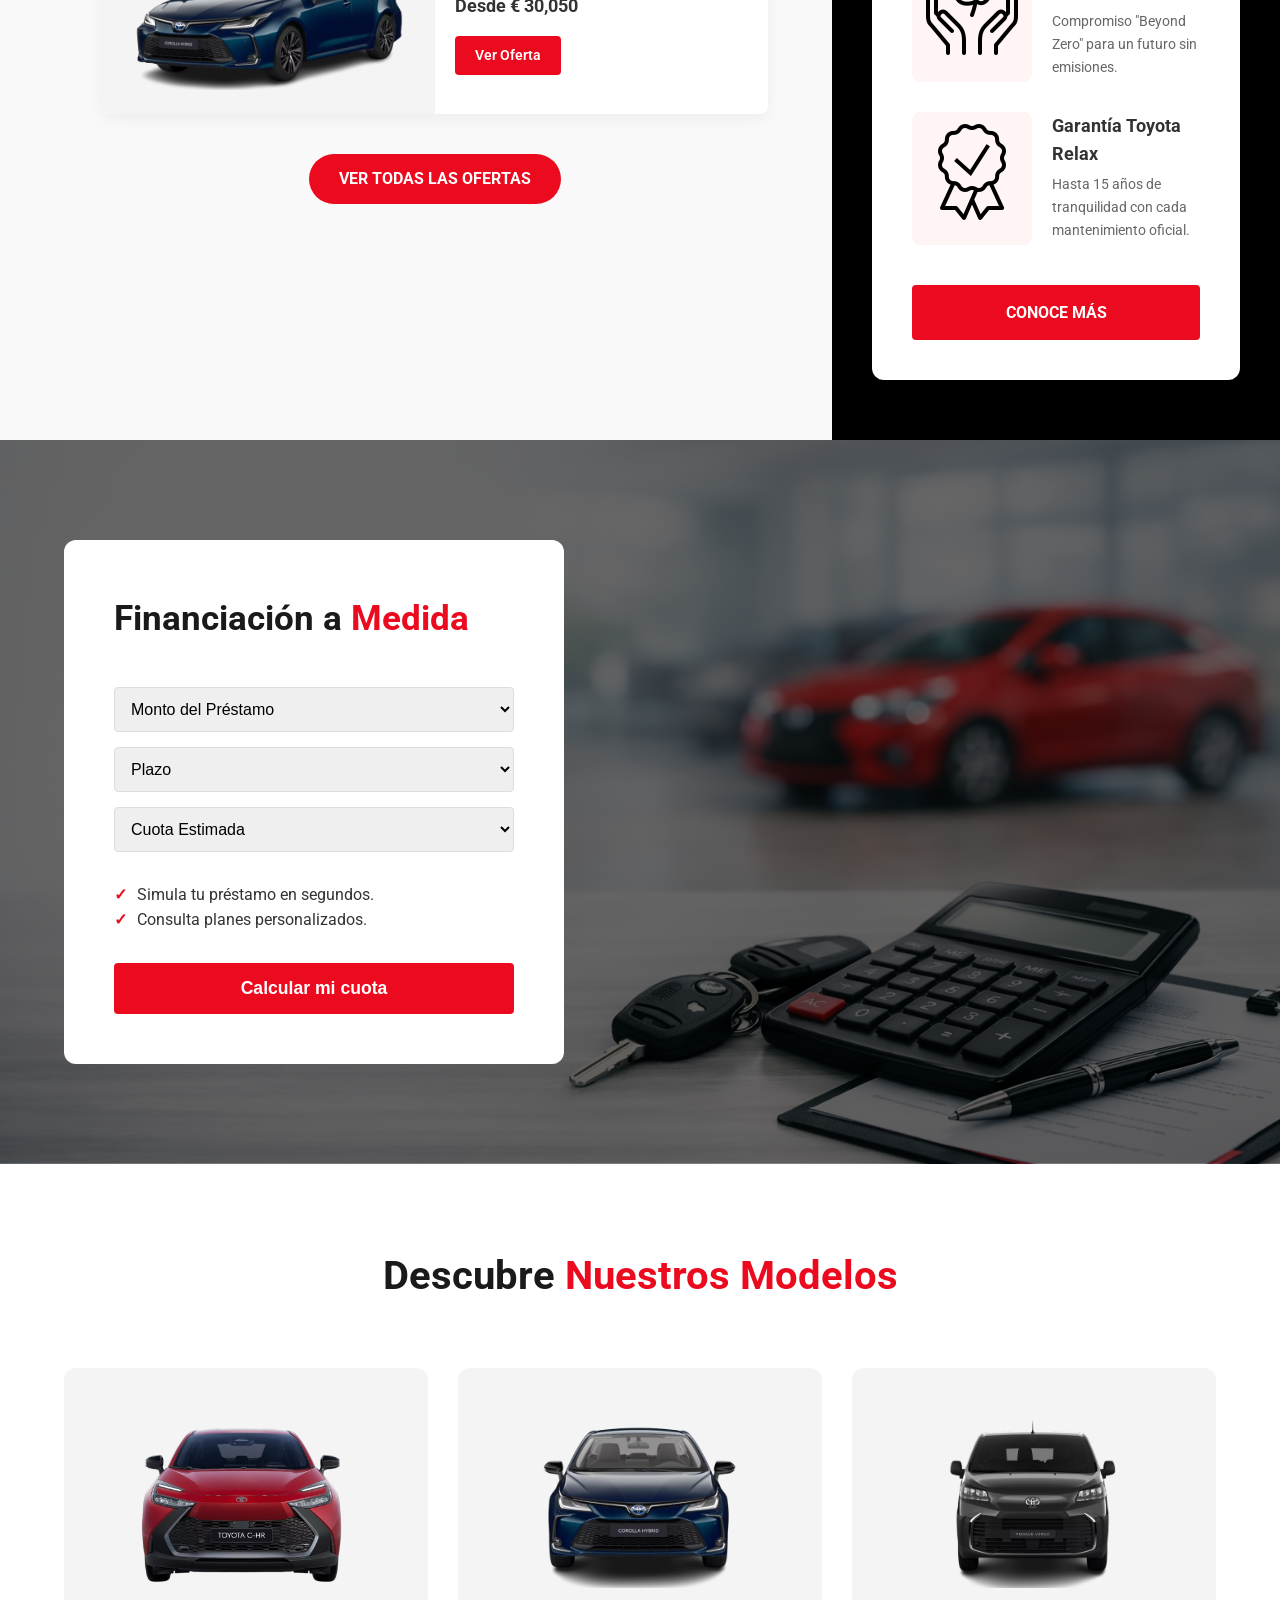
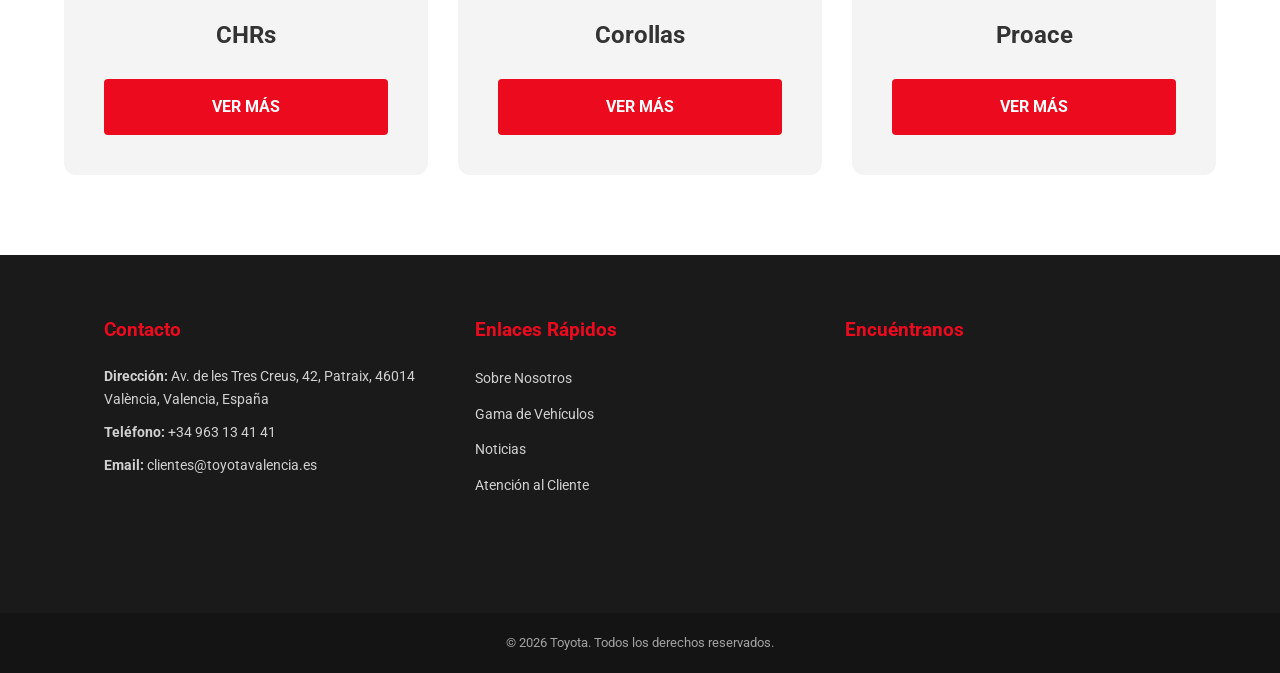
==== commit 684550b6: ":)" ====
--- a/index.html
+++ b/index.html
@@ -21,27 +21,27 @@
         <nav class="lateral">
             <div class="nav-item">
                 <a class="menu" href="toyota.html">Sobre Toyota</a>
-                <div class="dropdown">
-                    <a href="#">Historia</a>
-                    <a href="#">Filosofía</a>
-                    <a href="#">Sostenibilidad</a>
+                <div class="desplegable">
+                    <a href="toyota.html">Historia</a>
+                    <a href="toyota.html">Filosofía</a>
+                    <a href="toyota.html">Sostenibilidad</a>
                 </div>
             </div>
             <div class="nav-item">
                 <a class="menu" href="modelos.html">Modelos</a>
-                <div class="dropdown">
-                    <a href="#">Híbridos</a>
-                    <a href="#">SUVs</a>
-                    <a href="#">Camionetas</a>
-                    <a href="#">Sedanes</a>
+                <div class="desplegable">
+                    <a href="modelos.html">Híbridos</a>
+                    <a href="modelos.html">SUVs</a>
+                    <a href="modelos.html">Camionetas</a>
+                    <a href="modelos.html">Sedanes</a>
                 </div>
             </div>
             <div class="nav-item">
                 <a class="menu" href="novedades.html">Novedades</a>
-                <div class="dropdown">
-                    <a href="#">Noticias</a>
-                    <a href="#">Eventos</a>
-                    <a href="#">Promociones</a>
+                <div class="desplegable">
+                    <a href="novedades.html">Noticias</a>
+                    <a href="novedades.html">Eventos</a>
+                    <a href="novedades.html">Promociones</a>
                 </div>
             </div>
             <div class="nav-item">
--- a/style.css
+++ b/style.css
@@ -1,3 +1,4 @@
+/* Este style se usa para dar formato al header, nav y footer de todas las paginas del proyecto */
 * {
     margin: 0px;
     padding: 0px;
@@ -24,8 +25,10 @@
     display: flex;
     justify-content: space-between;
     align-items: center;
+    /* Posicion Sticky para que se mantenga fijo al hacer scroll */
     position: sticky;
     top: 0;
+    /* z-index para no solaparlo con otros elementos */
     z-index: 1000;
     box-shadow: 0 2px 10px rgba(0, 0, 0, 0.5);
 }
@@ -34,19 +37,22 @@
     display: flex;
     align-items: center;
     height: 100%;
-    padding: 0 20px;
+    padding: 0 50px;
 }
 
 .logo img {
     height: 50px;
     width: auto;
+    /* Transición para que el hover sea mas suave */
     transition: transform 0.3s ease;
 }
 
+/* Incrementa un poco el tamaño al hacer hover */
 .logo img:hover {
     transform: scale(1.05);
 }
 
+/* Nav de los enlaces */
 .lateral {
     display: flex;
     height: 100%;
@@ -61,7 +67,8 @@
     align-items: center;
 }
 
-.dropdown {
+/* Posicionamiento de los items del desplegable */
+.desplegable {
     position: absolute;
     top: 100%;
     left: 20px;
@@ -78,22 +85,25 @@
     z-index: 2000;
 }
 
-.nav-item:hover .dropdown {
+/* Al hacer hover que estos items se muestren */
+.nav-item:hover .desplegable {
     opacity: 1;
     visibility: visible;
     transform: translateY(0);
 }
 
-.dropdown a {
+.desplegable a {
     color: #ffffff;
     padding: 12px 20px;
     text-decoration: none;
     font-size: 14px;
+    /* Animacion que se activa al hacer hover que cambia
+     el color de la fuente y la mueve un poco a la izquierda */
     transition: background-color 0.2s ease, padding-left 0.2s ease;
     border-bottom: 1px solid rgba(255, 255, 255, 0.05);
 }
 
-.dropdown a:hover {
+.desplegable a:hover {
     background-color: #2a2a2a;
     color: #EB0A1E;
     padding-left: 25px;
@@ -113,8 +123,9 @@
 }
 
 /* Sección Portada */
-/* SECCIÓN HERO SPLIT */
+/* Raquel nos enseño que esta parte se le llama hero*/
 .hero-split {
+    /* le pusimos hero split porque esta es la parte del corte */
     display: flex;
     height: 100vh;
     min-height: 600px;
@@ -122,18 +133,19 @@
     overflow: hidden;
 }
 
+/* Seccion del texto */
 .hero-texto {
     width: 65%;
     display: flex;
     flex-direction: column;
     justify-content: center;
     padding: 0 8%;
-    padding-bottom: 100px;
-    /* Al empujar desde abajo, el contenido sube */
+    padding-bottom: 200px;
 }
 
 .hero-texto h1 {
-    font-size: 5rem;
+    /* Uso de medidas rem para ayudar con el responsive */
+    font-size: 6rem;
     font-weight: 800;
     line-height: 1;
     color: #1a1a1a;
@@ -155,12 +167,14 @@
     text-decoration: none;
     font-weight: 600;
     border-radius: 4px;
+    /* Transicion para que se vea mas suave al hover */
     transition: background-color 0.3s ease, transform 0.2s ease;
     width: fit-content;
 }
 
 .btn-primario:hover {
     background-color: #cc0000;
+    /* Subirlo un poquito */
     transform: translateY(-2px);
 }
 
@@ -178,12 +192,12 @@
     width: 130%;
     margin-left: -120%;
     margin-top: 10%;
-    /* Bajamos el coche para que las ruedas toquen las estelas */
     filter: drop-shadow(-15px 15px 30px rgba(0, 0, 0, 0.5));
 }
 
 .coche-destacado img {
     width: 100%;
+    /* Juego de las perspectivas para que se vea asi como 3D */
     transform: perspective(2000px) rotateY(-25deg) rotateX(2deg);
 }
 
@@ -198,7 +212,7 @@
     z-index: 1;
 }
 
-/* SECCIÓN OFERTAS Y BENEFICIOS */
+/* Seccion de ofertas y beneficios de la marca */
 .ofertas-beneficios {
     padding: 0;
     background: linear-gradient(to right, #f9f9f9 65%, #000 65%);
@@ -458,18 +472,22 @@
 
 .tarjeta-categoria img {
     width: 100%;
-    height: 180px; /* Altura fija para alineación perfecta */
-    object-fit: contain; /* Asegura que no se deformen */
+    height: 180px;
+    /* Altura fija para alineación perfecta */
+    object-fit: contain;
+    /* Asegura que no se deformen */
     margin-bottom: 20px;
     transition: transform 0.3s ease;
 }
 
 .tarjeta-categoria img.img-grande {
-    transform: scale(1.15) translateY(12px); /* Bajamos la imagen sin afectar al flujo del texto */
+    transform: scale(1.15) translateY(12px);
+    /* Bajamos la imagen sin afectar al flujo del texto */
 }
 
 .tarjeta-categoria:hover img {
-    transform: scale(1.2); /* Efecto hover un poco más pronunciado */
+    transform: scale(1.2);
+    /* Efecto hover un poco más pronunciado */
 }
 
 .tarjeta-categoria:hover img.img-grande {
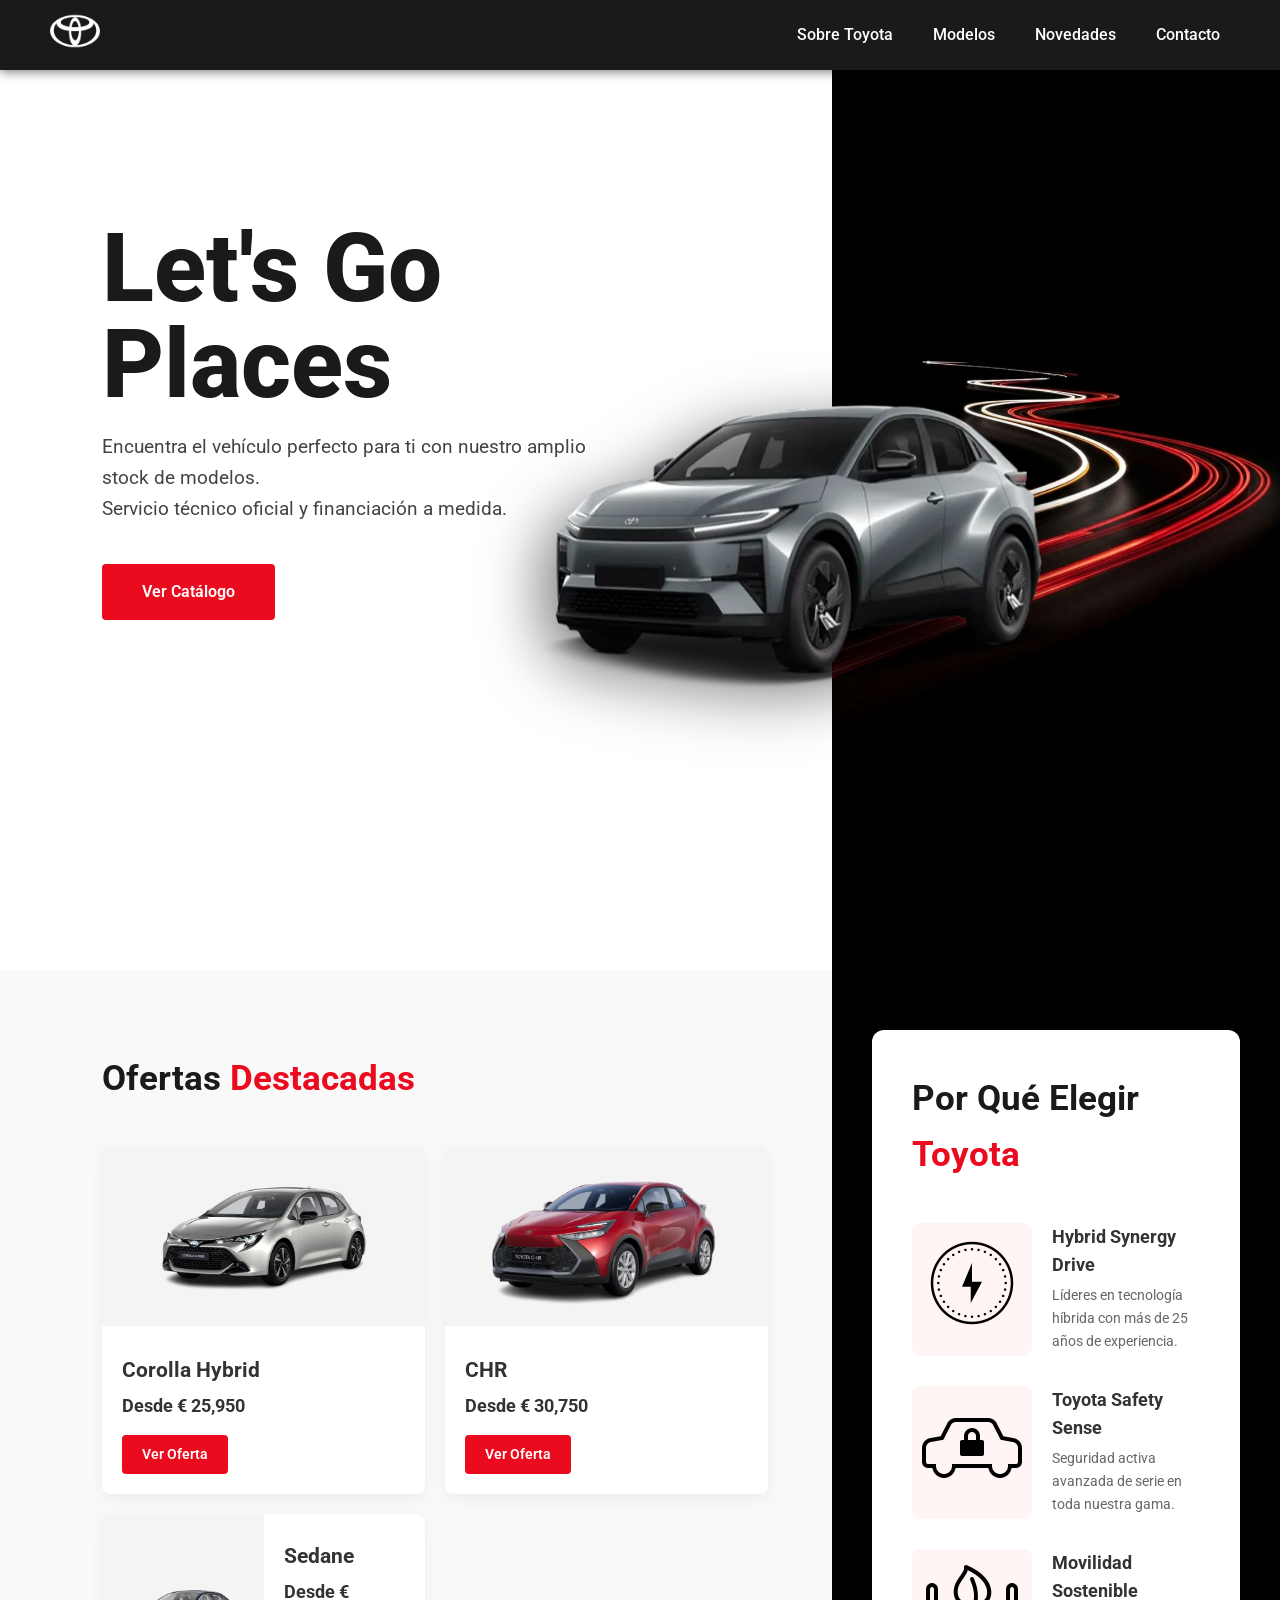
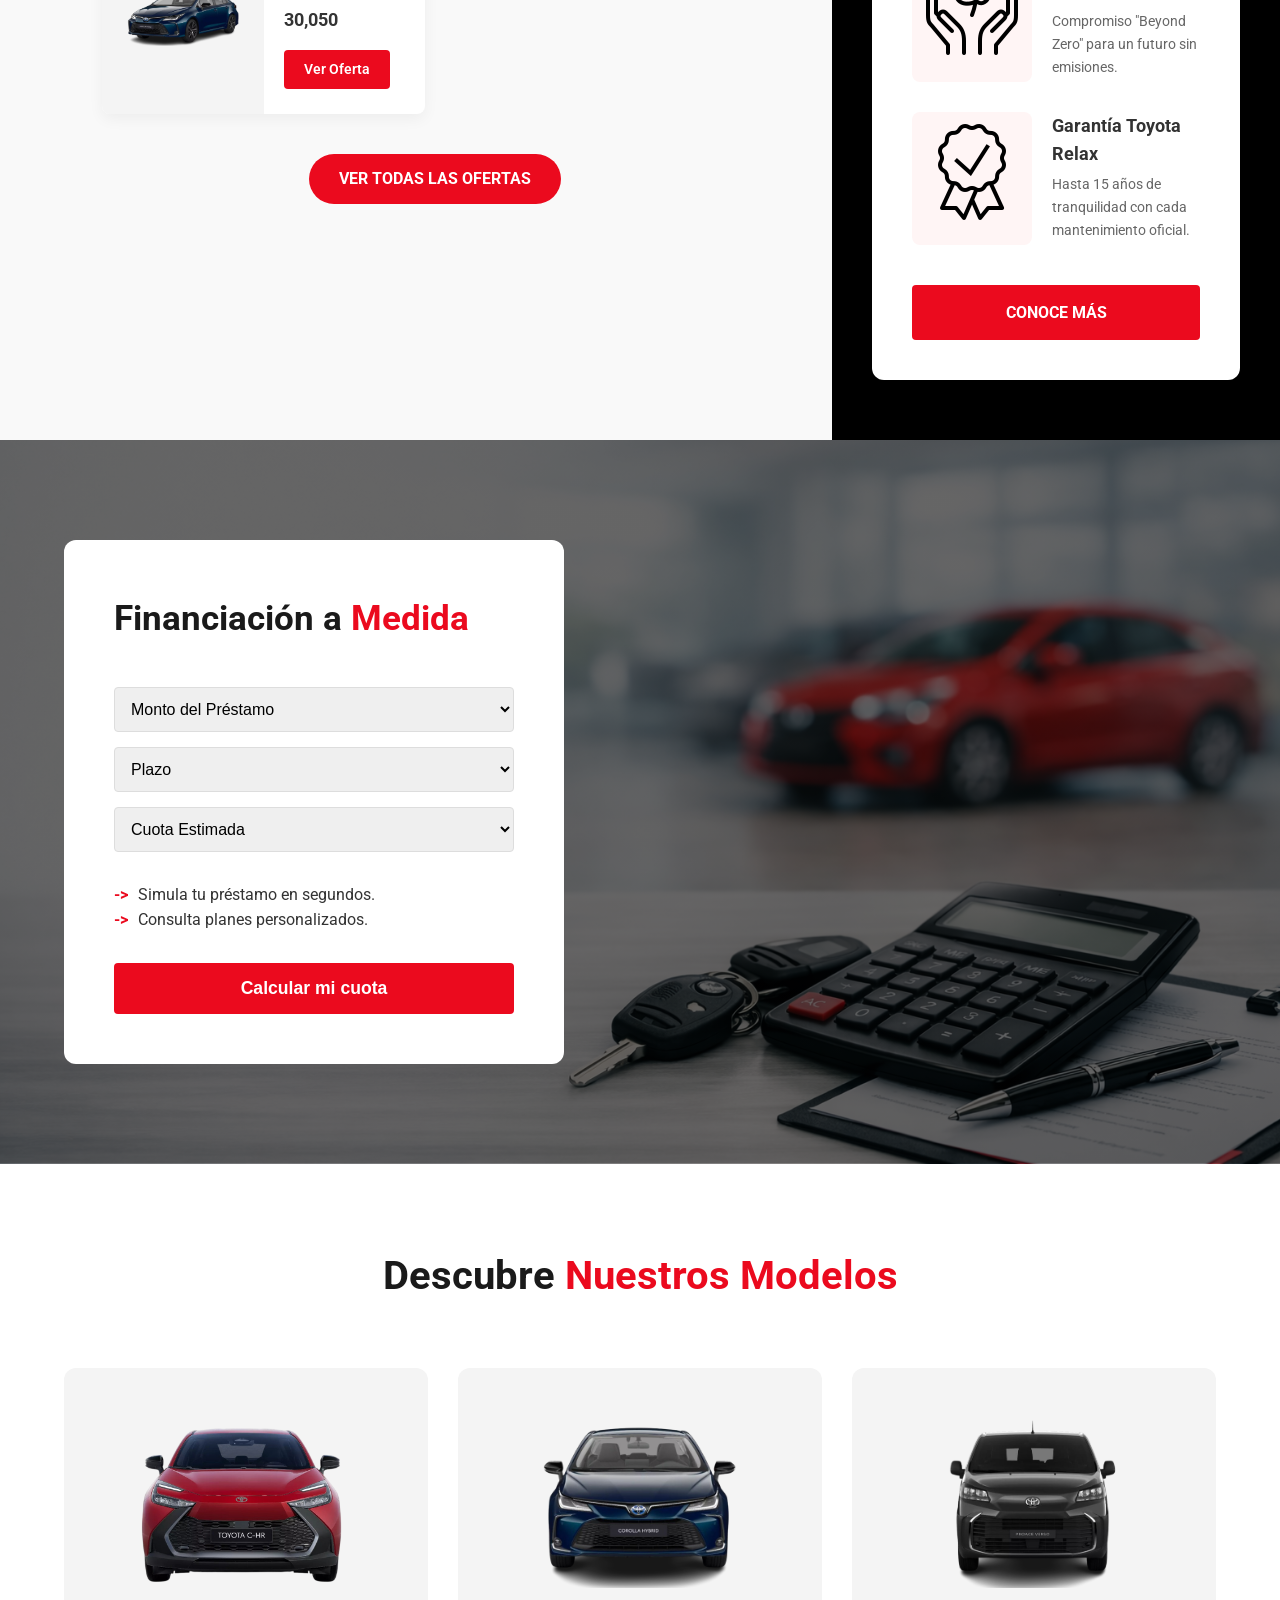
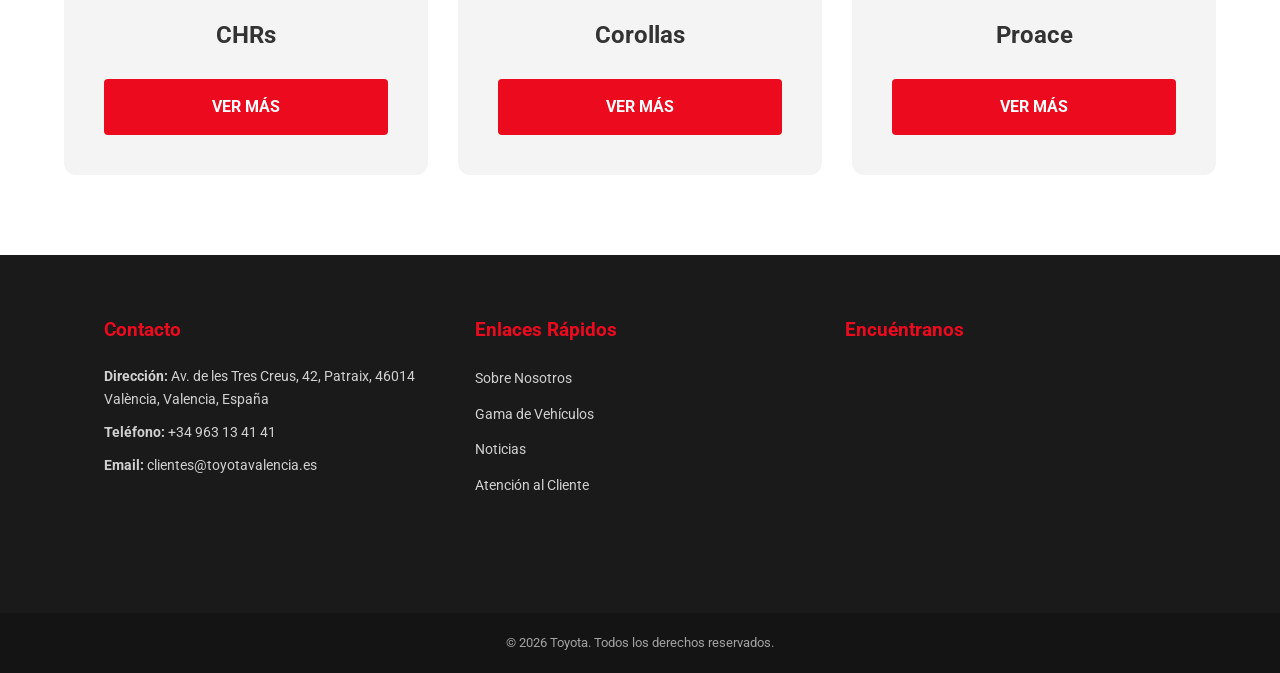
==== commit 4d5a066a: ":/" ====
--- a/index.html
+++ b/index.html
@@ -51,7 +51,6 @@
     </header>
 
     <div>
-        <!-- Sección Hero Split -->
         <section class="hero-split">
             <div class="hero-texto">
                 <h1>Let's Go Places</h1>
@@ -61,6 +60,11 @@
             </div>
             <div class="hero-imagen-coche">
                 <div class="coche-destacado">
+
+                    <!-- Buscando como ajustar la imagen del coche y la pista encontre este recurso
+                     basicamamente se precarga el componente picture con el responsive ya aplicado 
+                     en la parte de "media" y solo se muestra el que corresponda al tamaño de la pantalla,
+                     la imagen usada la edite yo para que sea igual a la de la pagina normal -->
                     <picture>
                         <source srcset="img/fondo_responsive.png" media="(max-width: 768px)">
                         <img src="img/toyotafoto.webp" alt="Toyota Destacado">
@@ -93,7 +97,7 @@
                                 <a href="#" class="btn-oferta">Ver Oferta</a>
                             </div>
                         </div>
-                        <div class="tarjeta-oferta full-width">
+                        <div class="tarjeta-oferta tamaño-normal">
                             <div class="oferta-horizontal">
                                 <img src="img/modelos/hybrido.png" alt="Corolla Cross">
                                 <div class="oferta-info">
@@ -204,7 +208,7 @@
         </section>
     </div>
 
-    <!-- Footer Section -->
+    <!-- El footer -->
     <footer class="main-footer">
         <div class="footer-contenedor">
             <div class="footer-contact">
@@ -224,11 +228,13 @@
             </div>
             <div class="footer-map">
                 <h3>Encuéntranos</h3>
-                <!-- Generic Google Maps iframe for demonstration -->
+                <!-- iframe es lo que deja importar el mapa de google maps 
+                 con la direccion, algo lei de que es por parte de la api de google pero ni idea de como funciona -->
                 <iframe
                     src="https://www.google.com/maps/embed?pb=!1m18!1m12!1m3!1d3080.125740523077!2d-0.4079836239121901!3d39.46014467161569!2m3!1f0!2f0!3f0!3m2!1i1024!2i768!4f13.1!3m3!1m2!1s0xd604f56f156d68b%3A0x6b8764a7c0678d38!2sToyota%20Valencia%20-%20Sakurauto!5e0!3m2!1ses!2ses!4v1715356588000!5m2!1ses!2ses"
                     width="100%" height="200" style="border:0;" allowfullscreen="" loading="lazy"
-                    referrerpolicy="no-referrer-when-downgrade"></iframe>
+                    referrerpolicy="no-referrer-when-downgrade">
+                </iframe>
             </div>
         </div>
         <div class="footer-bottom">
--- a/style.css
+++ b/style.css
@@ -257,6 +257,7 @@
     color: #EB0A1E;
 }
 
+/* Display en grid para que los elementos de esta parte se muestren en columnas */
 .grid-ofertas {
     display: grid;
     grid-template-columns: 1fr 1fr;
@@ -278,6 +279,8 @@
 .tarjeta-oferta img {
     width: 100%;
     height: 180px;
+    /* Se redimenciona la imagen
+     para que este en el contenedor de forma mas asi como natural */
     object-fit: contain;
     padding: 20px;
     background-color: #f4f4f4;
@@ -310,6 +313,7 @@
     font-size: 0.9rem;
 }
 
+/* Esta es la tarjeta que ocupa dos columnas de ancho */
 .full-width {
     grid-column: span 2;
 }
@@ -340,7 +344,7 @@
     text-transform: uppercase;
 }
 
-/* BENEFICIOS */
+/* Cajilla de beneficios y esas cosas */
 .lista-beneficios {
     display: flex;
     flex-direction: column;
@@ -384,8 +388,9 @@
     text-transform: uppercase;
 }
 
-/* SECCIÓN FINANCIACIÓN */
+/* Seccion de la financiacion */
 .financiacion-banner {
+    /* Esta es la imagen de fondo que esta detras de todo */
     padding: 100px 5%;
     background-color: #111111;
     background-image: linear-gradient(rgba(0, 0, 0, 0.6), rgba(0, 0, 0, 0.6)), url('img/llaves.png');
@@ -394,6 +399,7 @@
     background-size: cover;
 }
 
+/* div de el formulario */
 .financiacion-contenido {
     max-width: 1200px;
     margin: 0 auto;
@@ -413,6 +419,7 @@
     margin-bottom: 30px;
 }
 
+/* Estilo de las selecciones */
 .campos-calculadora select {
     padding: 12px;
     border: 1px solid #ddd;
@@ -426,7 +433,9 @@
 }
 
 .check-list li::before {
-    content: "✓";
+    /* Con este before le ponemos el icono de la flechita sin tocar y desacomodar 
+    la disposicion del texto del html */
+    content: "->";
     color: #EB0A1E;
     font-weight: bold;
     margin-right: 10px;
@@ -441,10 +450,11 @@
     font-size: 1.1rem;
     font-weight: bold;
     border-radius: 4px;
+    /* Modificacion del mouse */
     cursor: pointer;
 }
 
-/* SECCIÓN CATEGORÍAS */
+/* Seccion de las categorias de los coches */
 .categorias-modelos {
     padding: 80px 5%;
 }
@@ -455,8 +465,11 @@
     margin-bottom: 60px;
 }
 
+/* Mismo display en grid para ponerlo en columnas */
 .grid-categorias {
     display: grid;
+    /* Descubri que a este tipo "layout" se le puede poner un formato 
+    basicamente es: repeat( cantidad de columnas, que ancho ocupa cada una ) */
     grid-template-columns: repeat(3, 1fr);
     gap: 30px;
     max-width: 1200px;
@@ -473,26 +486,21 @@
 .tarjeta-categoria img {
     width: 100%;
     height: 180px;
-    /* Altura fija para alineación perfecta */
     object-fit: contain;
-    /* Asegura que no se deformen */
     margin-bottom: 20px;
     transition: transform 0.3s ease;
 }
 
+/* Trato especial de esa imagen que nos estaba dando problemas */
 .tarjeta-categoria img.img-grande {
     transform: scale(1.15) translateY(12px);
-    /* Bajamos la imagen sin afectar al flujo del texto */
 }
 
 .tarjeta-categoria:hover img {
+    /* no se si este hover sea mucho pero lo dejo ahi */
     transform: scale(1.2);
-    /* Efecto hover un poco más pronunciado */
-}
-
-.tarjeta-categoria:hover img.img-grande {
-    transform: scale(1.25);
-}
+}
+
 
 .tarjeta-categoria h3 {
     font-size: 1.5rem;
@@ -511,7 +519,9 @@
     margin: 0 auto;
     padding: 0 5%;
     display: grid;
+    /* Lo mismo, formato del layout del grid ese */
     grid-template-columns: repeat(auto-fit, minmax(250px, 1fr));
+    /* espacio entre las columnas */
     gap: 40px;
     margin-bottom: 40px;
 }
@@ -549,11 +559,15 @@
     color: #EB0A1E;
 }
 
+/* Implementacion del mapa y colocarlo en buen tamaño */
 .footer-map iframe {
     border-radius: 4px;
+    width: 400px;
+    height: 200px;
 }
 
 .footer-bottom {
+    /* Esto es lo del copy */
     background-color: #111111;
     text-align: center;
     padding: 20px;
@@ -561,28 +575,9 @@
     opacity: 0.6;
 }
 
-/* Banner Promocional */
-.banner-promocional {
-    background-color: #EB0A1E;
-    color: #ffffff;
-    padding: 60px 40px;
-    border-radius: 12px;
-    max-width: 1000px;
-    margin: 60px auto;
-    box-shadow: 0 15px 30px rgba(235, 10, 30, 0.3);
-}
-
-.banner-promocional h2 {
-    font-size: 2.5rem;
-    margin-bottom: 20px;
-}
-
-.banner-promocional p {
-    font-size: 1.2rem;
-    margin-bottom: 30px;
-}
-
-/* Responsive adjustments */
+/* Ajustes del responsive ara cada tamaño */
+
+/* Este es para pantallas no muy pequeñas, como la de la tablet grande*/
 @media (max-width: 1200px) {
     .hero-texto h1 {
         font-size: 3.5rem;
@@ -593,6 +588,7 @@
     }
 }
 
+/* Este es para pantallas pequeñas como las de celular */
 @media (max-width: 768px) {
     .hero-split {
         flex-direction: column;
@@ -607,14 +603,12 @@
 
     .hero-imagen-coche {
         background-color: #000;
-        /* Fondo negro para que la imagen resalte */
         padding: 0;
-        /* Sin padding para que la imagen sea full width */
-    }
-
+    }
+
+    /* Aca es donde se oculta la imagen normal del navegador para mostrar la editada */
     .estelas-luz {
         display: none;
-        /* Ocultar la carretera normal en mobile */
     }
 
     .coche-destacado {
@@ -632,7 +626,6 @@
 
     .ofertas-beneficios {
         background: #f9f9f9;
-        /* Quitar gradiente de split */
         padding: 40px 0;
     }
 
@@ -655,10 +648,13 @@
 
     .grid-ofertas,
     .grid-categorias {
+        /* Cambio en el formato del layout del grid para que se ponga en una sola columna */
         grid-template-columns: 1fr;
     }
 
-    .full-width {
+    /* Este ultimo daba problemas con el tamaño, es el que normal ocupa 2 columnas
+    por lo que le meti formato de una */
+    .tamaño-normal {
         grid-column: span 1;
     }
 
@@ -672,10 +668,10 @@
 
     .financiacion-banner {
         background-attachment: scroll;
-        /* Fixed causa problemas en muchos navegadores móviles */
         padding: 60px 5%;
     }
 
+    /* ajuste de la financiacion */
     .calculadora-box {
         max-width: 100%;
         padding: 30px 20px;
@@ -699,7 +695,7 @@
     }
 }
 
-/* --- RESPONSIVE CONFIGURATIONS --- */
+/* Responsive de pantallas grandes */
 @media (min-width: 1301px) {
     .contenedor {
         max-width: 1300px;
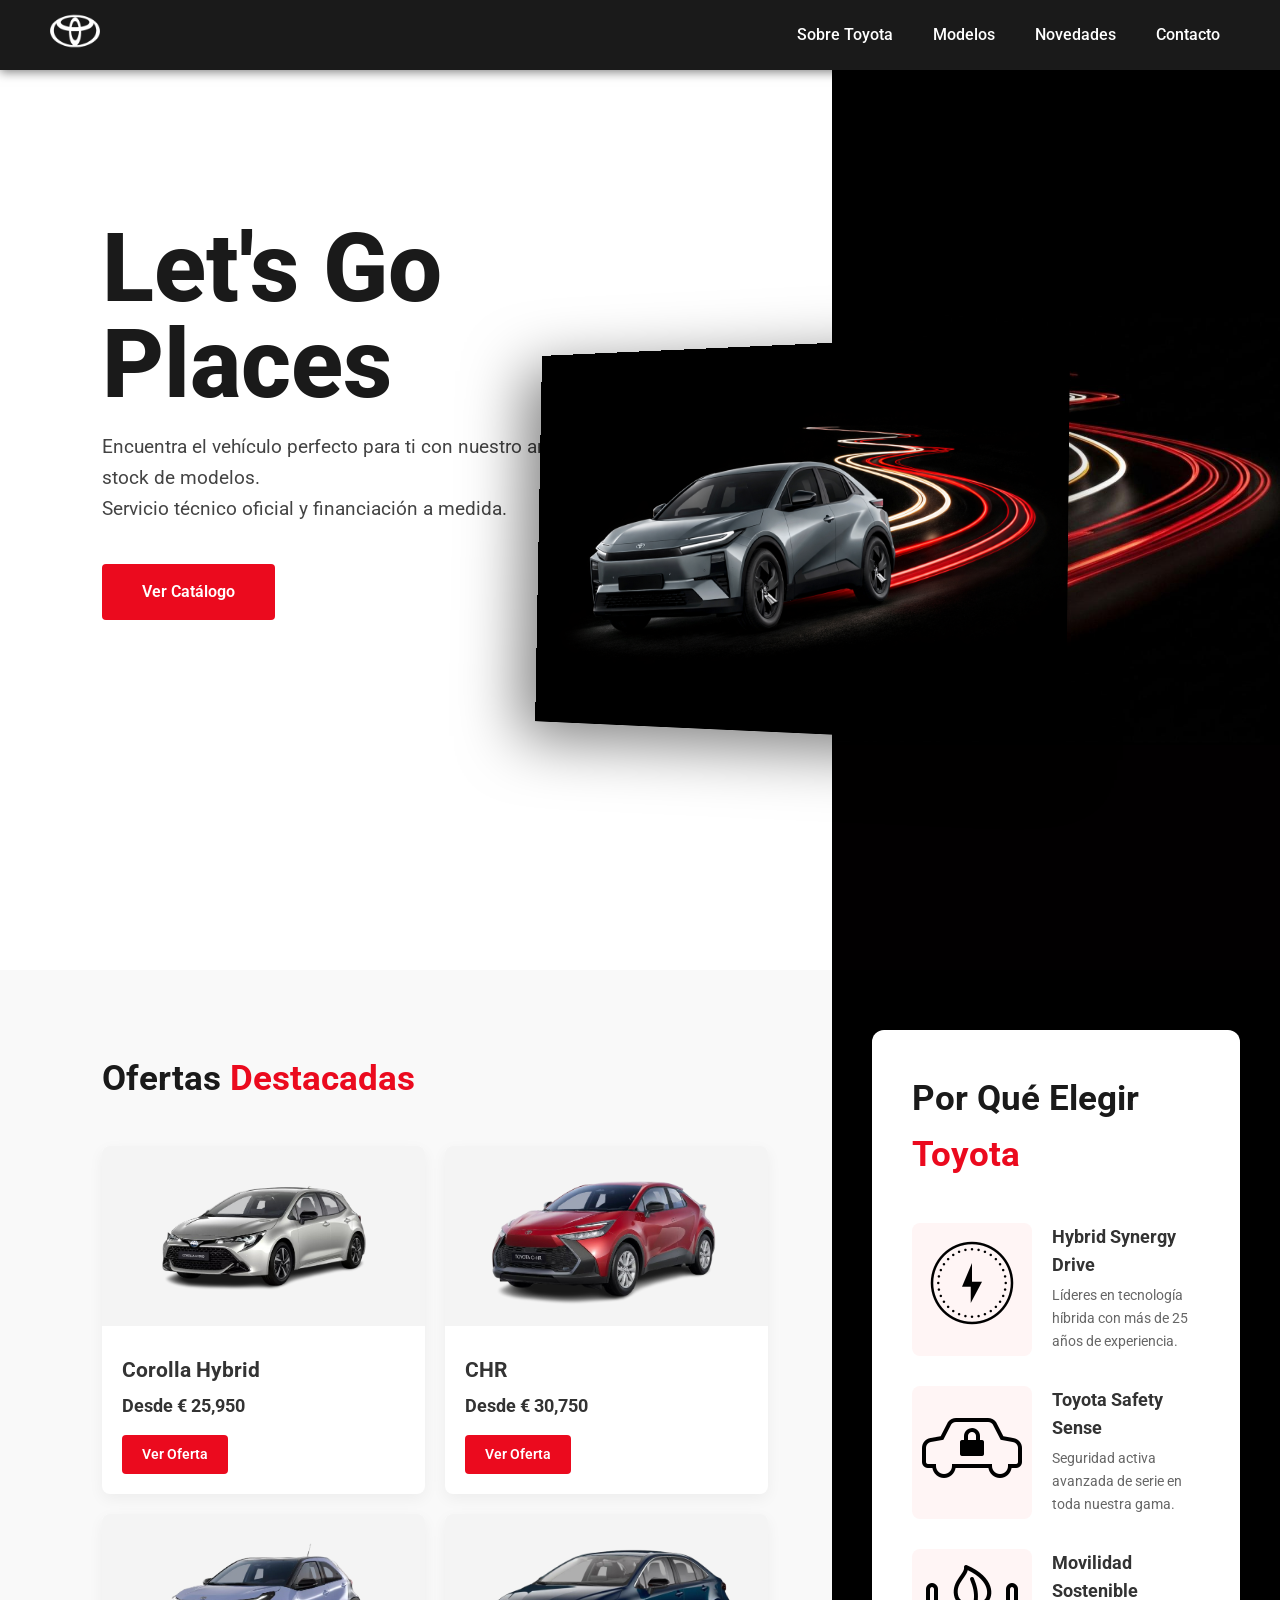
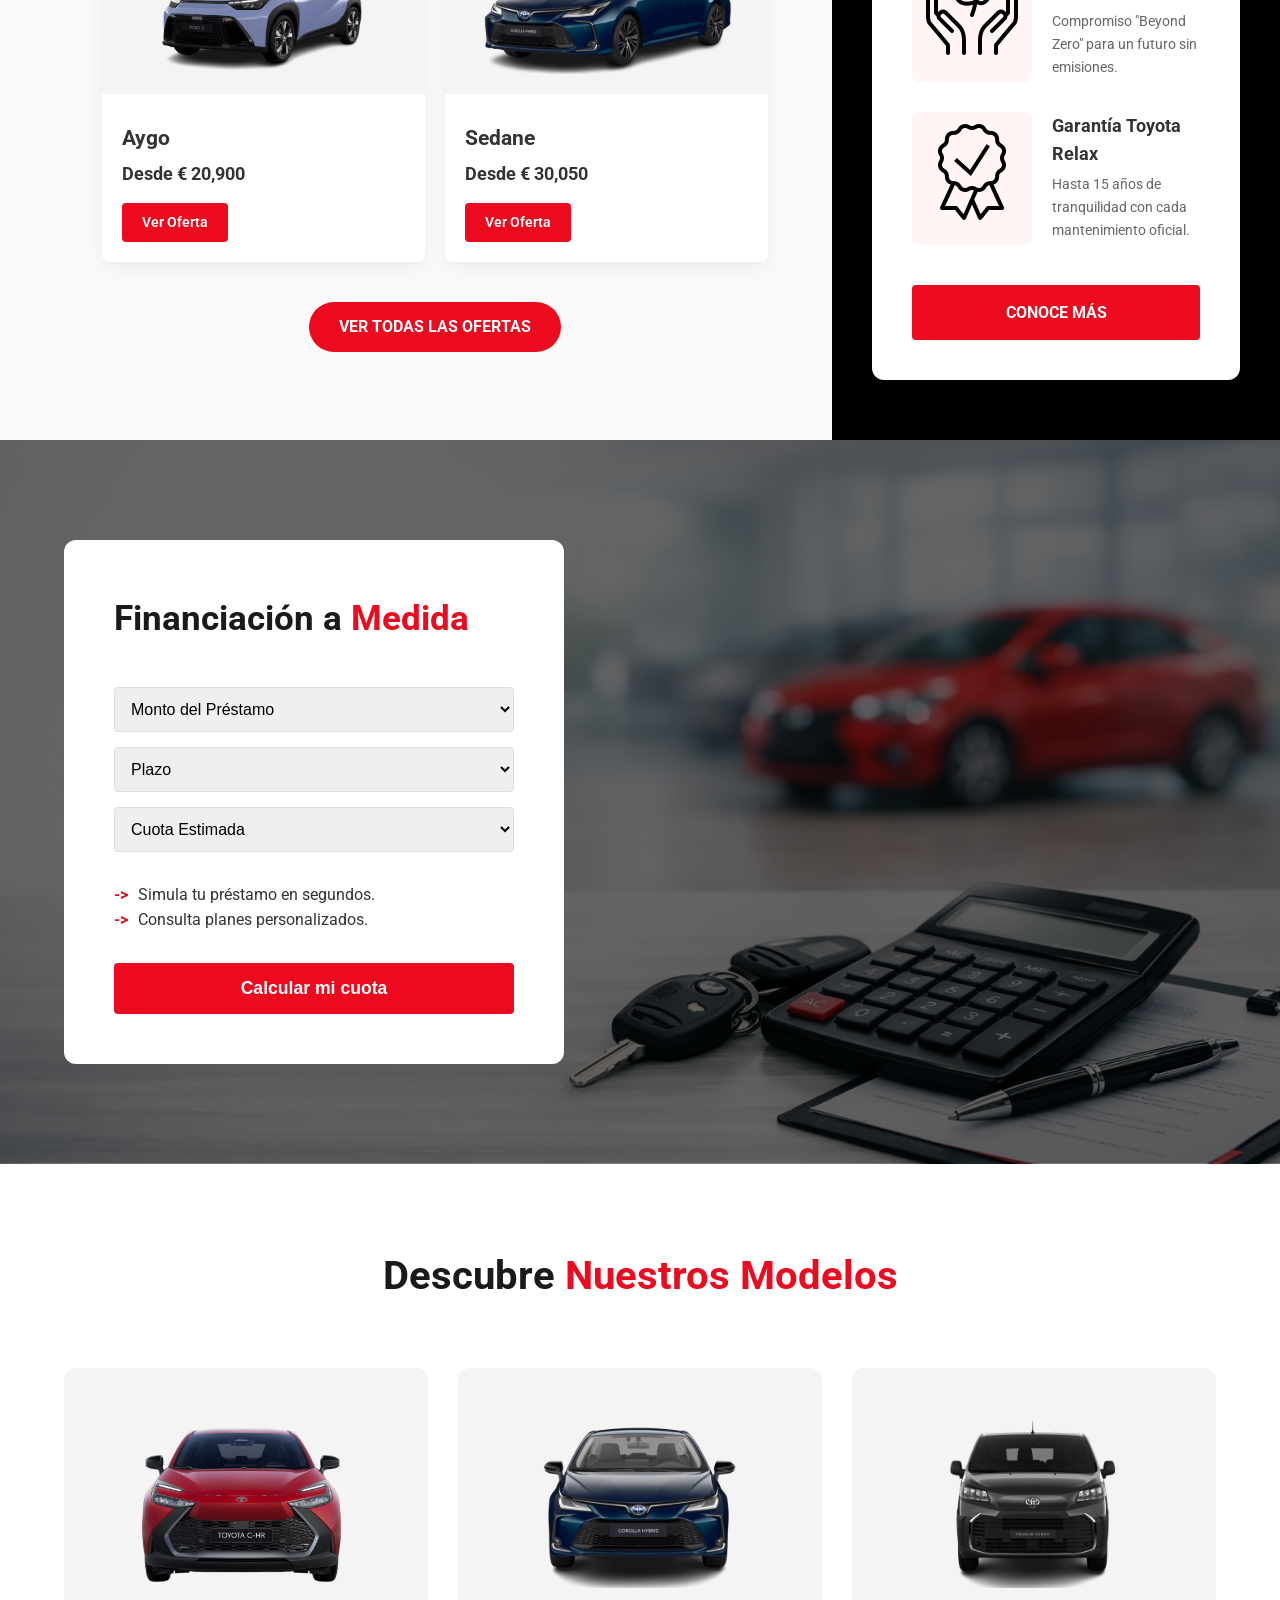
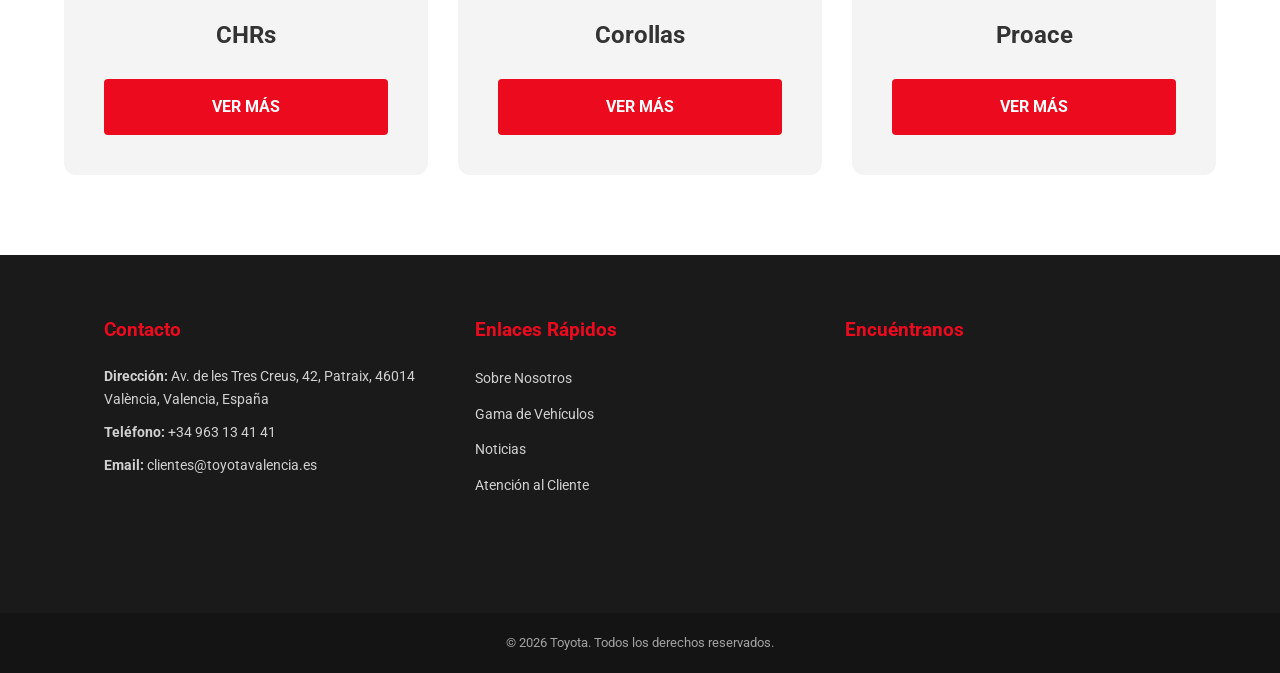
==== commit 55836b4d: "detalles:)" ====
--- a/index.html
+++ b/index.html
@@ -32,7 +32,7 @@
                 <div class="desplegable">
                     <a href="modelos.html">Híbridos</a>
                     <a href="modelos.html">SUVs</a>
-                    <a href="modelos.html">Camionetas</a>
+                    <a href="modelos.html">Proace</a>
                     <a href="modelos.html">Sedanes</a>
                 </div>
             </div>
@@ -51,6 +51,7 @@
     </header>
 
     <div>
+        <!-- Sección Hero Split -->
         <section class="hero-split">
             <div class="hero-texto">
                 <h1>Let's Go Places</h1>
@@ -60,11 +61,6 @@
             </div>
             <div class="hero-imagen-coche">
                 <div class="coche-destacado">
-
-                    <!-- Buscando como ajustar la imagen del coche y la pista encontre este recurso
-                     basicamamente se precarga el componente picture con el responsive ya aplicado 
-                     en la parte de "media" y solo se muestra el que corresponda al tamaño de la pantalla,
-                     la imagen usada la edite yo para que sea igual a la de la pagina normal -->
                     <picture>
                         <source srcset="img/fondo_responsive.png" media="(max-width: 768px)">
                         <img src="img/toyotafoto.webp" alt="Toyota Destacado">
@@ -97,16 +93,24 @@
                                 <a href="#" class="btn-oferta">Ver Oferta</a>
                             </div>
                         </div>
-                        <div class="tarjeta-oferta tamaño-normal">
-                            <div class="oferta-horizontal">
-                                <img src="img/modelos/hybrido.png" alt="Corolla Cross">
-                                <div class="oferta-info">
-                                    <h3>Sedane</h3>
-                                    <p class="precio">Desde € 30,050</p>
-                                    <a href="#" class="btn-oferta">Ver Oferta</a>
-                                </div>
-                            </div>
-                        </div>
+                        <div class="tarjeta-oferta">
+                            <img src="img/modelos/AYGO.png" alt="Aygo">
+                            <div class="oferta-info">
+                                <h3>Aygo</h3>
+                                <p class="precio">Desde € 20,900</p>
+                                <a href="#" class="btn-oferta">Ver Oferta</a>
+                            </div>
+                        </div>
+                        <div class="tarjeta-oferta">
+                            <img src="img/modelos/hybrido.png" alt="sedane">
+                            <div class="oferta-info">
+                                <h3>Sedane</h3>
+                                <p class="precio">Desde € 30,050</p>
+                                <a href="#" class="btn-oferta">Ver Oferta</a>
+                            </div>
+                        </div>
+                        
+                        
                     </div>
                     <div class="boton-centrado">
                         <a href="modelos.html" class="btn-rojo-claro">Ver todas las ofertas</a>
@@ -208,7 +212,7 @@
         </section>
     </div>
 
-    <!-- El footer -->
+    <!-- Footer Section -->
     <footer class="main-footer">
         <div class="footer-contenedor">
             <div class="footer-contact">
@@ -228,13 +232,11 @@
             </div>
             <div class="footer-map">
                 <h3>Encuéntranos</h3>
-                <!-- iframe es lo que deja importar el mapa de google maps 
-                 con la direccion, algo lei de que es por parte de la api de google pero ni idea de como funciona -->
+                <!-- Generic Google Maps iframe for demonstration -->
                 <iframe
                     src="https://www.google.com/maps/embed?pb=!1m18!1m12!1m3!1d3080.125740523077!2d-0.4079836239121901!3d39.46014467161569!2m3!1f0!2f0!3f0!3m2!1i1024!2i768!4f13.1!3m3!1m2!1s0xd604f56f156d68b%3A0x6b8764a7c0678d38!2sToyota%20Valencia%20-%20Sakurauto!5e0!3m2!1ses!2ses!4v1715356588000!5m2!1ses!2ses"
                     width="100%" height="200" style="border:0;" allowfullscreen="" loading="lazy"
-                    referrerpolicy="no-referrer-when-downgrade">
-                </iframe>
+                    referrerpolicy="no-referrer-when-downgrade"></iframe>
             </div>
         </div>
         <div class="footer-bottom">
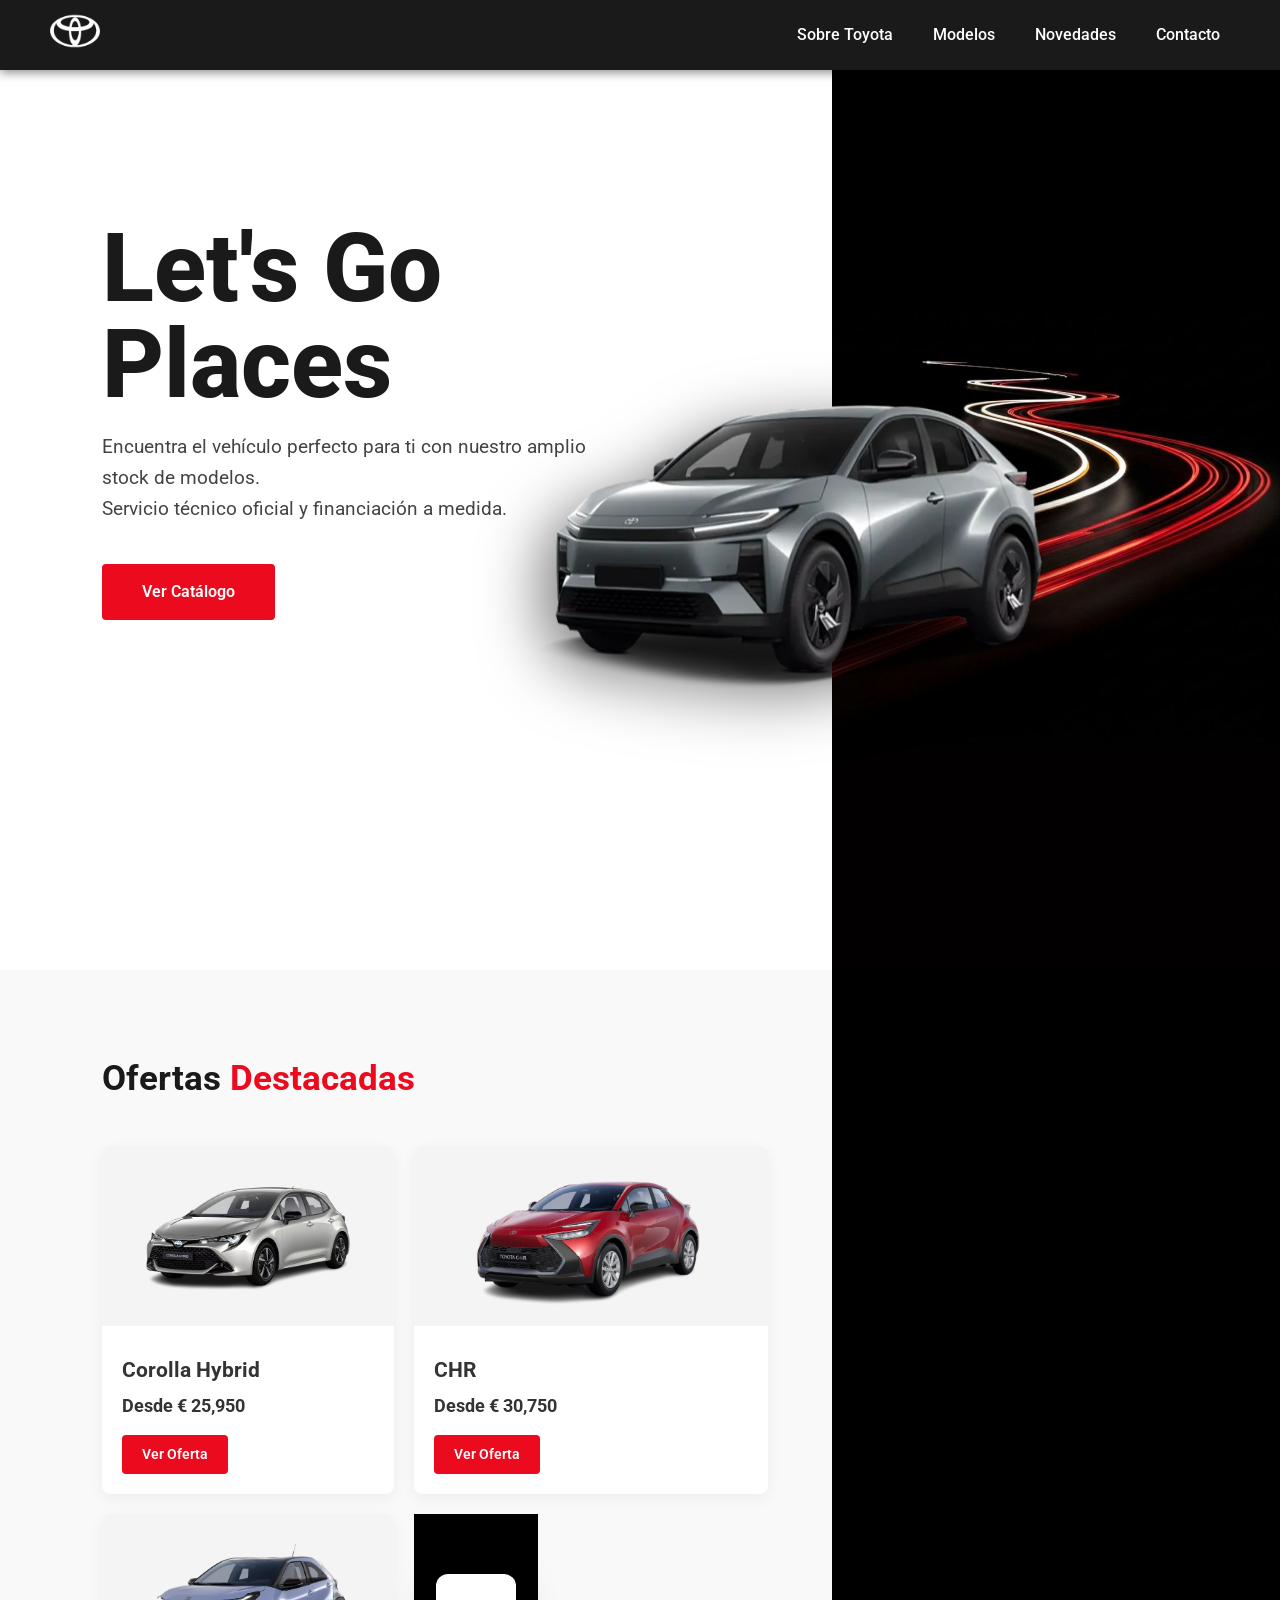
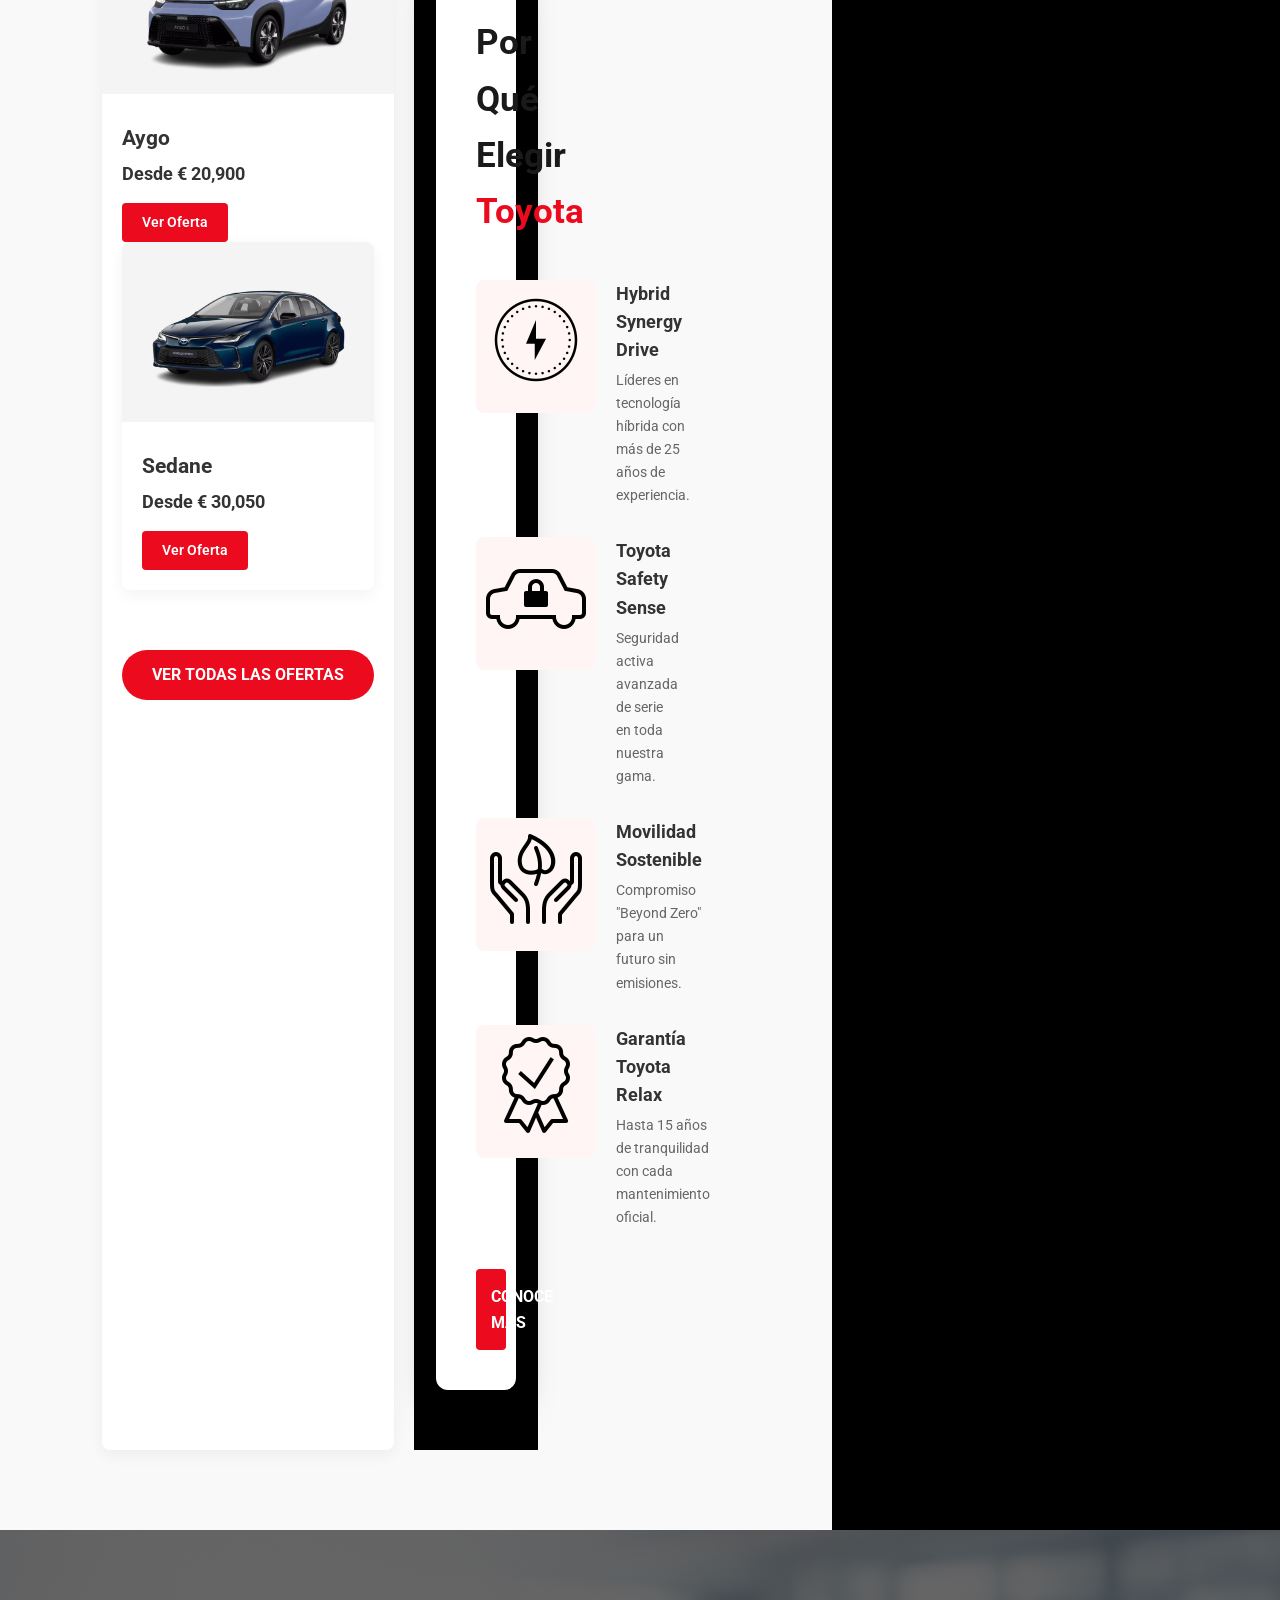
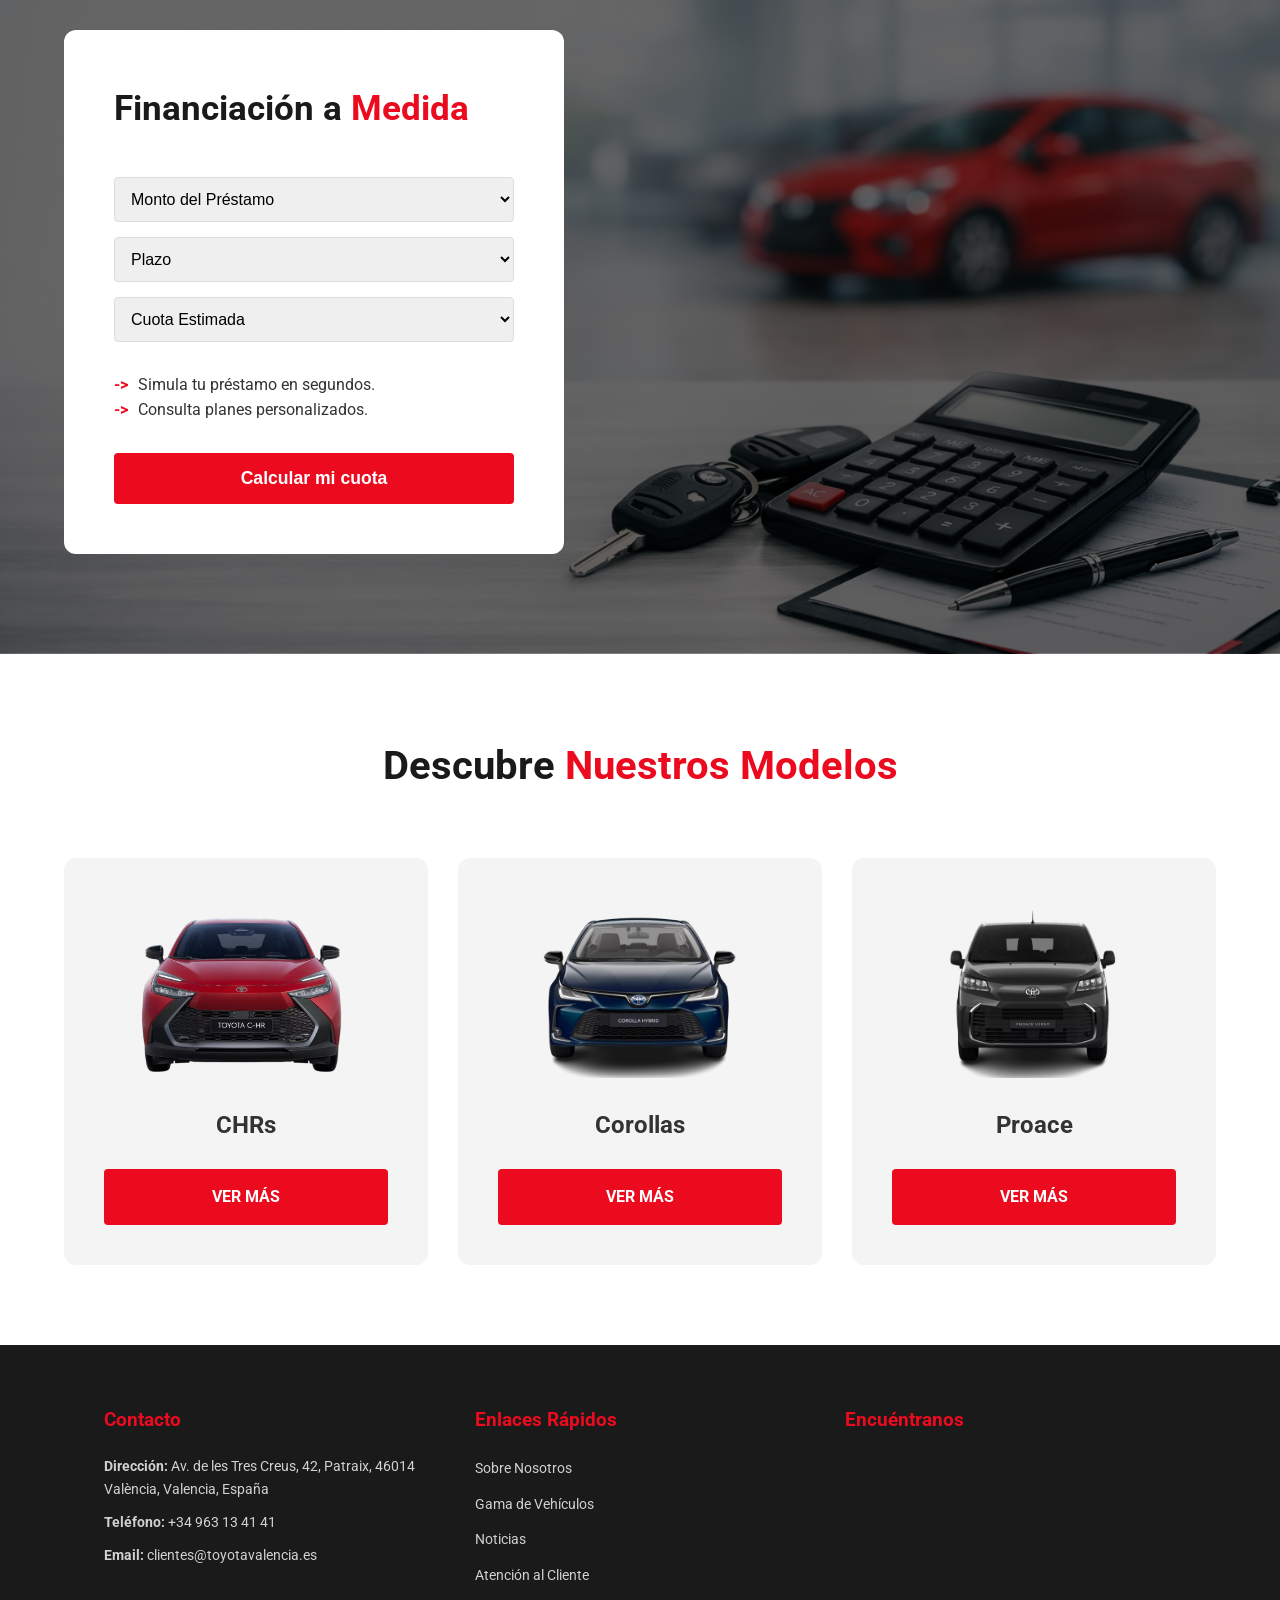
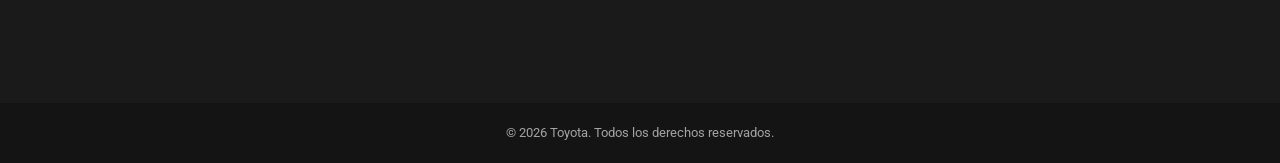
==== commit ffaccfb3: "arreglo" ====
--- a/index.html
+++ b/index.html
@@ -51,7 +51,6 @@
     </header>
 
     <div>
-        <!-- Sección Hero Split -->
         <section class="hero-split">
             <div class="hero-texto">
                 <h1>Let's Go Places</h1>
@@ -61,6 +60,11 @@
             </div>
             <div class="hero-imagen-coche">
                 <div class="coche-destacado">
+
+                    <!-- Buscando como ajustar la imagen del coche y la pista encontre este recurso
+                     basicamamente se precarga el componente picture con el responsive ya aplicado 
+                     en la parte de "media" y solo se muestra el que corresponda al tamaño de la pantalla,
+                     la imagen usada la edite yo para que sea igual a la de la pagina normal -->
                     <picture>
                         <source srcset="img/fondo_responsive.png" media="(max-width: 768px)">
                         <img src="img/toyotafoto.webp" alt="Toyota Destacado">
@@ -99,8 +103,6 @@
                                 <h3>Aygo</h3>
                                 <p class="precio">Desde € 20,900</p>
                                 <a href="#" class="btn-oferta">Ver Oferta</a>
-                            </div>
-                        </div>
                         <div class="tarjeta-oferta">
                             <img src="img/modelos/hybrido.png" alt="sedane">
                             <div class="oferta-info">
@@ -212,7 +214,7 @@
         </section>
     </div>
 
-    <!-- Footer Section -->
+    <!-- El footer -->
     <footer class="main-footer">
         <div class="footer-contenedor">
             <div class="footer-contact">
@@ -232,11 +234,13 @@
             </div>
             <div class="footer-map">
                 <h3>Encuéntranos</h3>
-                <!-- Generic Google Maps iframe for demonstration -->
+                <!-- iframe es lo que deja importar el mapa de google maps 
+                 con la direccion, algo lei de que es por parte de la api de google pero ni idea de como funciona -->
                 <iframe
                     src="https://www.google.com/maps/embed?pb=!1m18!1m12!1m3!1d3080.125740523077!2d-0.4079836239121901!3d39.46014467161569!2m3!1f0!2f0!3f0!3m2!1i1024!2i768!4f13.1!3m3!1m2!1s0xd604f56f156d68b%3A0x6b8764a7c0678d38!2sToyota%20Valencia%20-%20Sakurauto!5e0!3m2!1ses!2ses!4v1715356588000!5m2!1ses!2ses"
                     width="100%" height="200" style="border:0;" allowfullscreen="" loading="lazy"
-                    referrerpolicy="no-referrer-when-downgrade"></iframe>
+                    referrerpolicy="no-referrer-when-downgrade">
+                </iframe>
             </div>
         </div>
         <div class="footer-bottom">
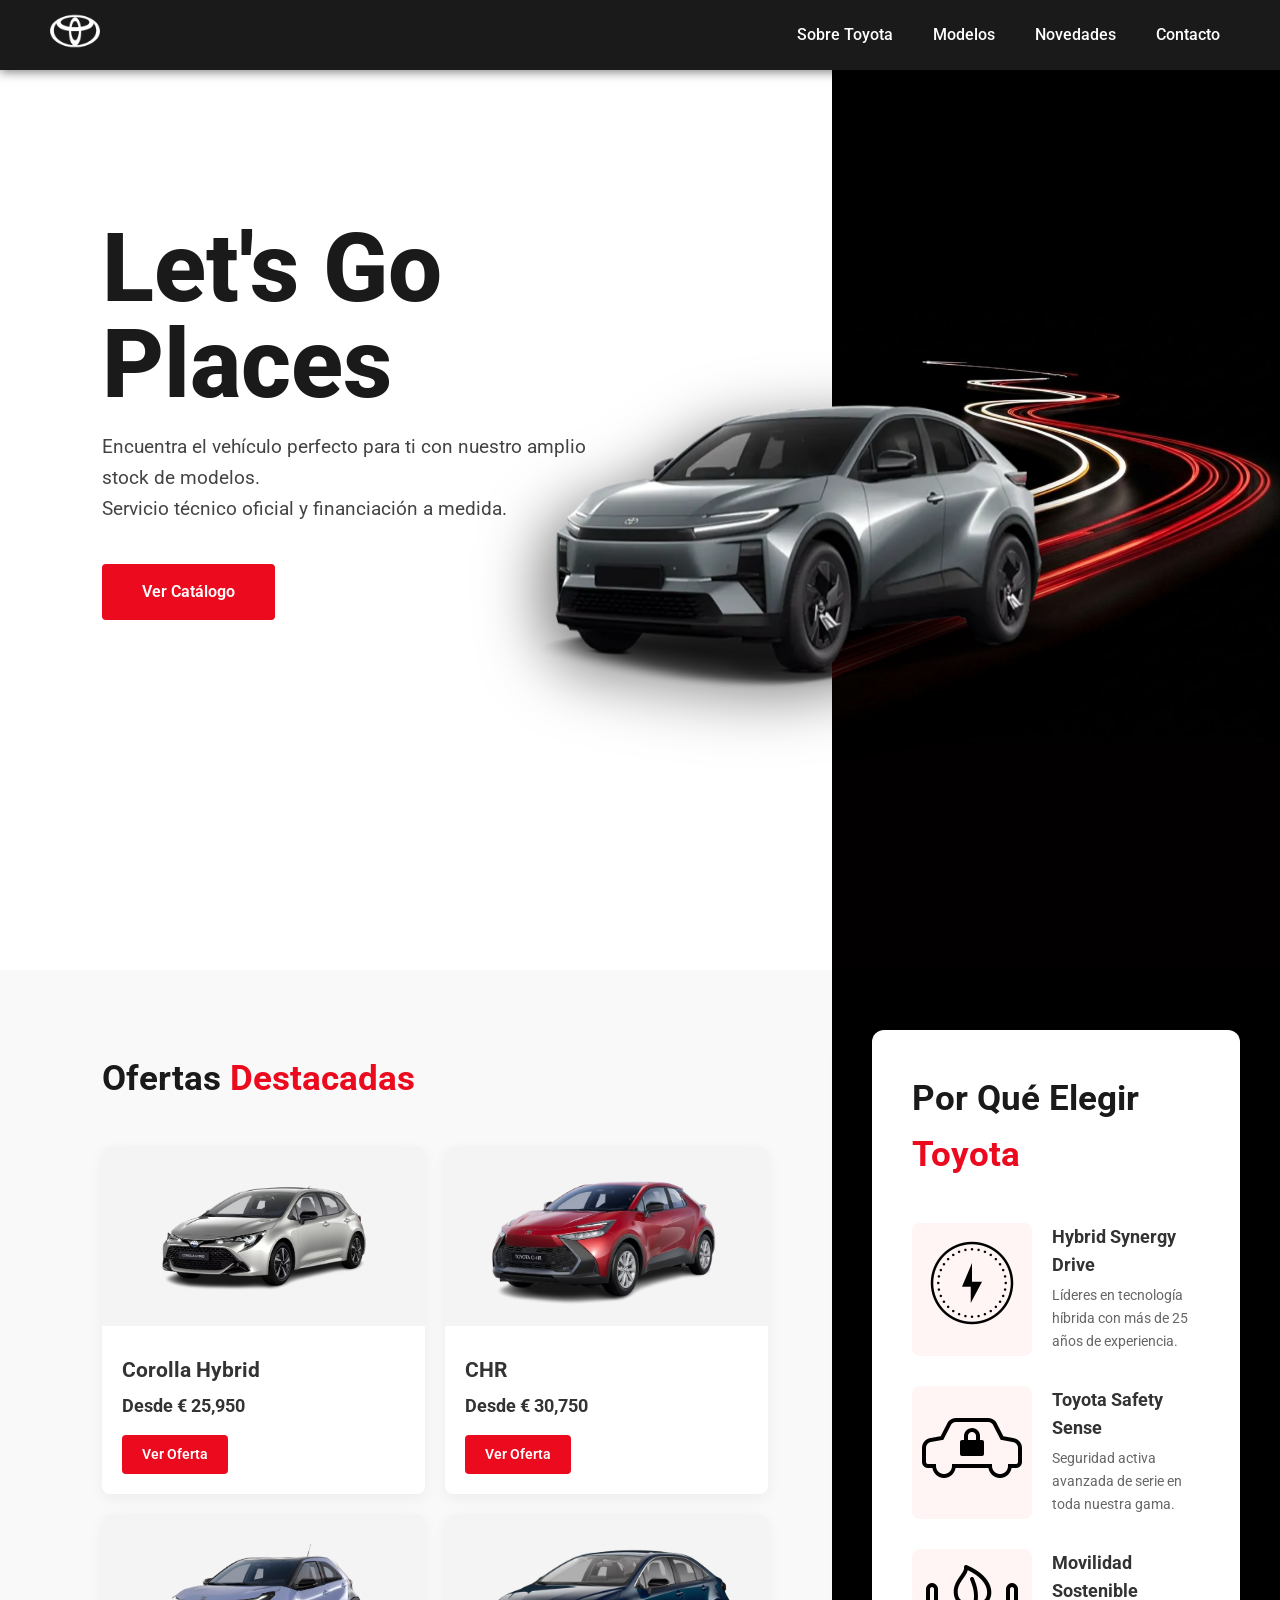
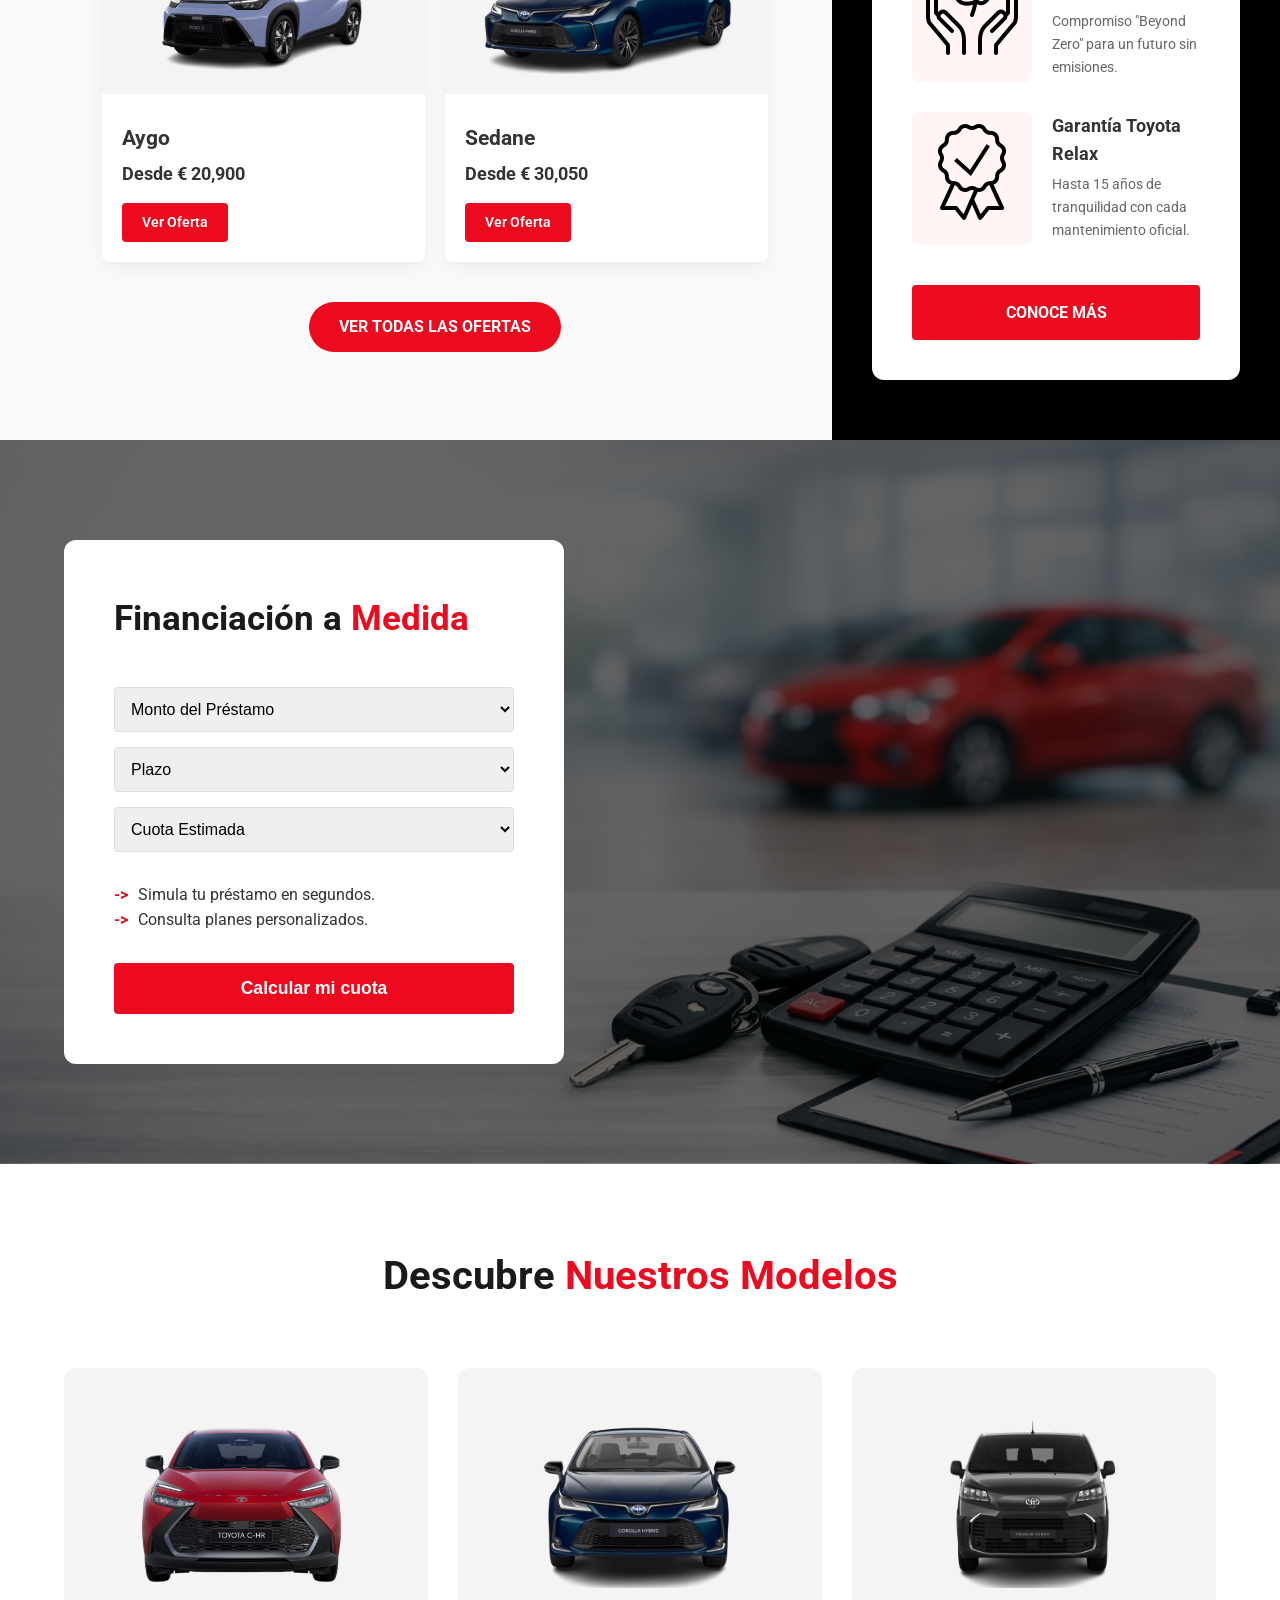
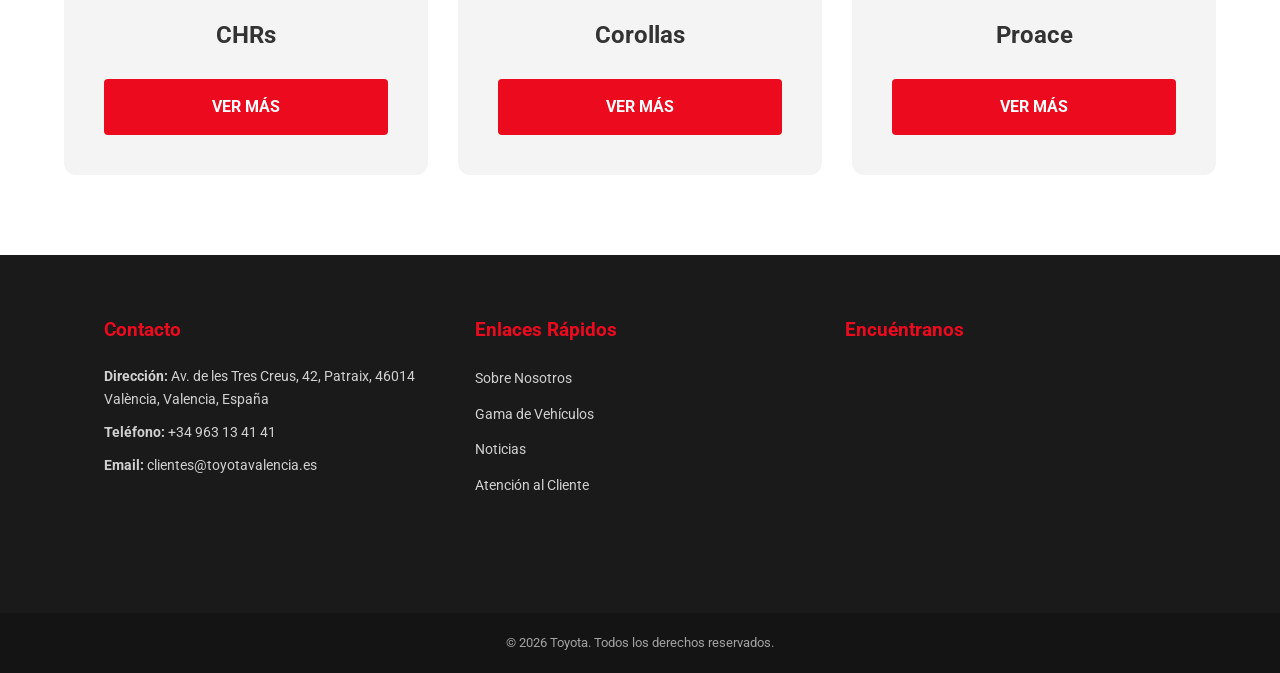
==== commit 53c9a06e: "://///" ====
--- a/index.html
+++ b/index.html
@@ -103,6 +103,8 @@
                                 <h3>Aygo</h3>
                                 <p class="precio">Desde € 20,900</p>
                                 <a href="#" class="btn-oferta">Ver Oferta</a>
+                            </div>
+                        </div>
                         <div class="tarjeta-oferta">
                             <img src="img/modelos/hybrido.png" alt="sedane">
                             <div class="oferta-info">
--- a/style.css
+++ b/style.css
@@ -559,10 +559,9 @@
     color: #EB0A1E;
 }
 
-/* Implementacion del mapa y colocarlo en buen tamaño */
 .footer-map iframe {
     border-radius: 4px;
-    width: 400px;
+    width: 100%;
     height: 200px;
 }
 
@@ -681,17 +680,48 @@
         flex-direction: column;
         height: auto;
         padding: 10px 0;
+        position: relative;
     }
 
     .lateral {
         margin-top: 10px;
-        flex-wrap: wrap;
-        justify-content: center;
+        flex-direction: column;
+        width: 100%;
+        height: auto;
         padding-right: 0;
     }
 
+    .nav-item {
+        width: 100%;
+        text-align: center;
+        flex-direction: column;
+    }
+
     .menu {
-        padding: 10px;
+        display: block;
+        width: 100%;
+        padding: 15px 0;
+        border-top: 1px solid rgba(255, 255, 255, 0.05);
+    }
+
+    .desplegable {
+        position: static; /* Stack vertically */
+        display: none;
+        width: 100%;
+        background-color: #222;
+        opacity: 1;
+        visibility: visible;
+        transform: none;
+        box-shadow: none;
+    }
+
+    .nav-item:hover .desplegable {
+        display: block;
+    }
+
+    .desplegable a {
+        padding: 10px 20px;
+        border-bottom: 1px solid rgba(255, 255, 255, 0.05);
     }
 }
 
